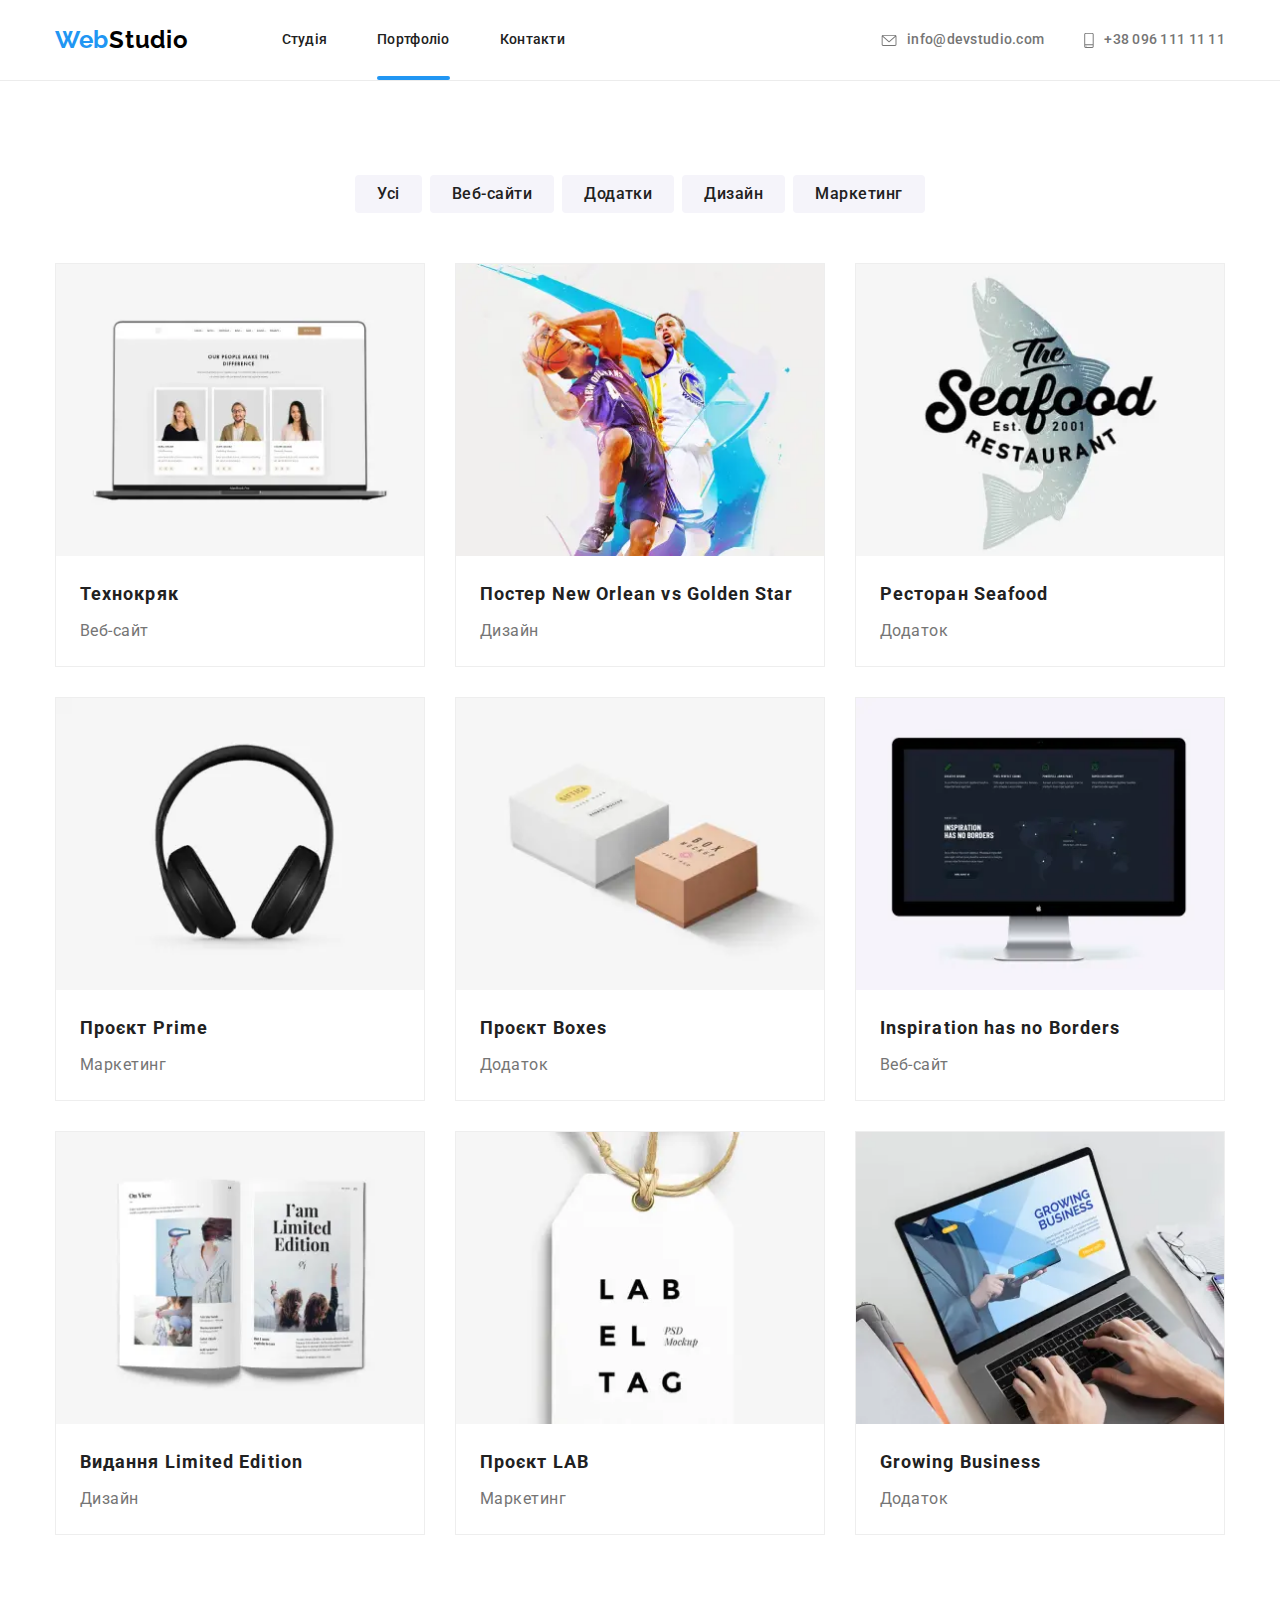
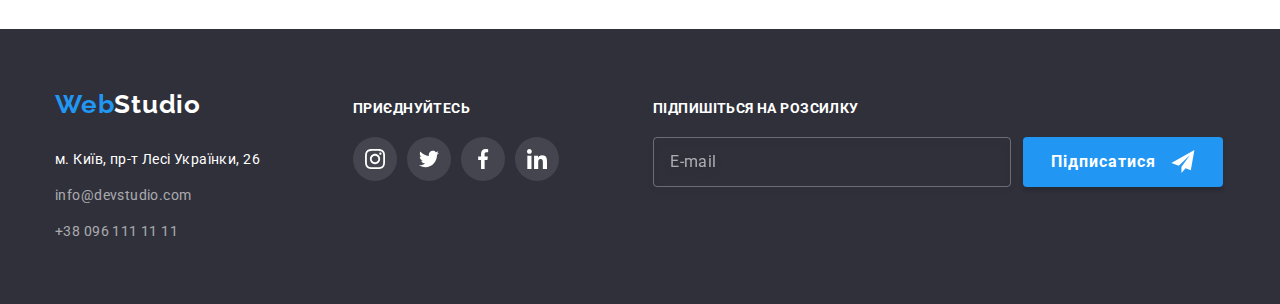
==== portfolio.html @ 48bf85ee "додана мобільна та планшетна версія" ====
<!DOCTYPE html>
<html lang="uk">
<head>
    <meta charset="UTF-8">
    <meta http-equiv="X-UA-Compatible" content="IE=edge">
    <meta name="viewport" content="width=device-width, initial-scale=1.0">
    <title>WebStudio Portfolio</title>
    <link rel="preconnect" href="https://fonts.googleapis.com">
    <link rel="preconnect" href="https://fonts.gstatic.com" crossorigin>
    <link href="https://fonts.googleapis.com/css2?family=Raleway:wght@700&family=Roboto:wght@400;500;700;900&display=swap" rel="stylesheet">
    <link rel="stylesheet" href="https://cdnjs.cloudflare.com/ajax/libs/modern-normalize/1.1.0/modern-normalize.min.css">
    <link rel="stylesheet" href="./css/main.min.css">
</head>
<body>
    <header class="header">
        <div class="container header__container">
            <nav class="menu header-menu">
                <a href="./index.html" class="logo logo-mobile link">Web<span class="logo logo-mobile header__logo">Studio</span></a>
                <ul class="list menu__nav">
                    <li class="menu__item">
                        <a href="./index.html" class="link menu__link ">Студія</a>
                    </li>
                    <li class="menu__item">
                        <a href="./portfolio.html" class="link menu__link active">Портфоліо</a>
                    </li>
                    <li class="menu__item">
                        <a href="" class="link menu__link">Контакти</a>
                    </li>
                </ul>
            </nav>
            <ul class="list header-contact">
                <li class="header-contact__item">
                    <a href="mailto:info@devstudio.com" class="link header-contact__mail">
                        <svg class="header-contact__icon" width="16" height="12">
                            <use href="./images/icons.svg#icon-envelope"></use>
                        </svg>
                        <span class="header-contact__span">info@devstudio.com</span> 
                    </a>
                </li>
                <li class="header-contact__item">
                    <a href="tel:+380961111111" class="link header-contact__tel">
                        <svg class="header-contact__icon" width="10" height="16">
                            <use href="./images/icons.svg#icon-smartphone"></use>
                        </svg>
                        <span class="header-contact__span">+38 096 111 11 11</span> 
                    </a>
                </li>
            </ul>
            <button type="button" class="mobile-menu-btn" data-menu-open>
                <svg width="40" height="40">
                    <use href="./images/icons.svg#icon-menu-burger"></use>
                </svg>
            </button>
      
        </div>
        <div class="container mobile-menu" data-menu>
            <div class=" mobile-menu__container">
                <button type="button" class="mobile-menu-btn mobile-menu__close-btn" data-menu-close>
                    <svg class="modal__icon" width="40" height="40">
                        <use href="./images/icons.svg#icon-close-btn"></use>
                    </svg>
                </button>
                <ul class="list mobile-menu__nav">
                    <li class="mobile-menu__item">
                        <a href="./index.html" class="link mobile-menu__link active">Студія</a>
                    </li>
                    <li class="mobile-menu__item">
                        <a href="./portfolio.html" class="link mobile-menu__link">Портфоліо</a>
                    </li>
                    <li class="mobile-menu__item">
                        <a href="" class="link mobile-menu__link">Контакти</a>
                    </li>
                </ul>
                <ul class="list mobile-header-contact">
                    <li class="mobile-header-contact__item">
                        <a href="tel:+380961111111" class="link mobile-header-contact__tel">
                           +38 096 111 11 11
                        </a>
                    </li>
                    <li class="mobile-header-contact__item">
                        <a href="mailto:info@devstudio.com" class="link mobile-header-contact__mail">
                        info@devstudio.com
                        </a>
                    </li>
                </ul>
                <ul class="list mobile-social-list">
                    <li class="mobile-social-item">
                        <a href="" class="link mobile-social-link">Instagram</a>
                    </li>
                    <li class="mobile-social-item">
                        <a href="" class="link mobile-social-link">Twitter</a>
                    </li>
                    <li class="mobile-social-item">
                        <a href="" class="link mobile-social-link">Facebook</a>
                    </li>
                    <li class="mobile-social-item">
                        <a href="" class="link mobile-social-link">LinkedIn</a>
                    </li>
                </ul>
            </div>
        </div>
    </header>
    <main>
        <section class="page-portfolio">
            <div class="container">
                <ul class="list filters">
                    <li class="filters-item">
                        <button type="button" class="filter">Усі</button>
                    </li>
                    <li class="filters-item">
                        <button type="button" class="filter">Веб-сайти</button>
                    </li>
                    <li class="filters-item">
                        <button type="button" class="filter">Додатки</button>
                    </li>
                    <li class="filters-item">
                        <button type="button" class="filter">Дизайн</button>
                    </li>
                    <li class="filters-item">
                        <button type="button" class="filter">Маркетинг</button>
                    </li>
                </ul>
                <ul class="list portfolio">
                    <li class="portfolio__items">
                        <a href="" class ="link portfolio__item">
                            <div class="portfolio__thumb">
                                <picture>
                                    <source 
                                    srcset="./images/portfolio-1-1200.webp 1x, ./images/portfolio-1-1200@2x.webp 2x"
                                    media="(min-width: 1200px)"
                                    type="image/webp">
        
                                    <source 
                                    srcset="./images/portfolio-1-1200.jpg 1x, ./images/portfolio-1-1200@2x.jpg 2x"
                                    media="(min-width: 1200px)">
        
                                    <source 
                                    srcset="./images/portfolio-1-768.webp 1x, ./images/portfolio-1-768@2x.webp 2x"
                                    media="(min-width: 768px)"
                                    type="image/webp">
        
                                    <source 
                                    srcset="./images/portfolio-1-768.jpg 1x, ./images/portfolio-1-768@2x.jpg 2x"
                                    media="(min-width: 768px)">
        
                                    <source 
                                    srcset="./images/portfolio-1-480.webp 1x, ./images/portfolio-1-480@2x.webp 2x"
                                    media="(max-width: 767px)"
                                    type="image/webp">
        
                                    <source 
                                    srcset="./images/portfolio-1-480.jpg 1x, ./images/portfolio-1-480@2x.jpg 2x"
                                    media="(max-width: 767px)">
        
                                    <img src="./images/portfolio-1-480.jpg" alt="профайли людей на моніторі"> 
                                </picture>
                                <div class="portfolio__thumb-info">
                                    <p class="portfolio__thumb-text">Ресурс пропонує комплексні пропозиції з різним рівнем функціоналу та сервісів. Все це дозволить відвідувачу отримати вичерпні відомості про компанію чи приватну особу.</p>
                                </div>
                            </div>
                            <div class="portfolio__description">
                                <h3 class ="portfolio__name">Технокряк</h3>
                                <p class ="portfolio__filter">Веб-сайт</p>
                            </div>
                        </a>
                    </li>
                    <li class="portfolio__items">
                        <a href="" class ="link portfolio__item">
                            <div class="portfolio__thumb">
                                <picture>
                                    <source 
                                    srcset="./images/portfolio-2-1200.webp 1x, ./images/portfolio-2-1200@2x.webp 2x"
                                    media="(min-width: 1200px)"
                                    type="image/webp">
        
                                    <source 
                                    srcset="./images/portfolio-2-1200.jpg 1x, ./images/portfolio-2-1200@2x.jpg 2x"
                                    media="(min-width: 1200px)">
        
                                    <source 
                                    srcset="./images/portfolio-2-768.webp 1x, ./images/portfolio-2-768@2x.webp 2x"
                                    media="(min-width: 768px)"
                                    type="image/webp">
        
                                    <source 
                                    srcset="./images/portfolio-2-768.jpg 1x, ./images/portfolio-2-768@2x.jpg 2x"
                                    media="(min-width: 768px)">
        
                                    <source 
                                    srcset="./images/portfolio-2-480.webp 1x, ./images/portfolio-2-480@2x.webp 2x"
                                    media="(max-width: 767px)"
                                    type="image/webp">
        
                                    <source 
                                    srcset="./images/portfolio-2-480.jpg 1x, ./images/portfolio-2-480@2x.jpg 2x"
                                    media="(max-width: 767px)">
        
                                    <img src="./images/portfolio-2-480.jpg" alt="два чоловіка грають в баскетбол"> 
                                </picture>
                                <div class="portfolio__thumb-info">
                                    <p class="portfolio__thumb-text">Ресурс пропонує комплексні пропозиції з різним рівнем функціоналу та сервісів. Все це дозволить відвідувачу отримати вичерпні відомості про компанію чи приватну особу.</p>
                                </div>
                            </div>
                            <div class="portfolio__description">
                                <h3 class ="portfolio__name">Постер New Orlean vs Golden Star</h3>
                                <p class ="portfolio__filter">Дизайн</p>
                            </div>
                        </a>
                    </li>
                    <li class="portfolio__items">
                        <a href="" class ="link portfolio__item">
                            <div class="portfolio__thumb">
                                <picture>
                                    <source 
                                    srcset="./images/portfolio-3-1200.webp 1x, ./images/portfolio-3-1200@2x.webp 2x"
                                    media="(min-width: 1200px)"
                                    type="image/webp">
        
                                    <source 
                                    srcset="./images/portfolio-3-1200.jpg 1x, ./images/portfolio-3-1200@2x.jpg 2x"
                                    media="(min-width: 1200px)">
        
                                    <source 
                                    srcset="./images/portfolio-3-768.webp 1x, ./images/portfolio-3-768@2x.webp 2x"
                                    media="(min-width: 768px)"
                                    type="image/webp">
        
                                    <source 
                                    srcset="./images/portfolio-3-768.jpg 1x, ./images/portfolio-3-768@2x.jpg 2x"
                                    media="(min-width: 768px)">
        
                                    <source 
                                    srcset="./images/portfolio-3-480.webp 1x, ./images/portfolio-3-480@2x.webp 2x"
                                    media="(max-width: 767px)"
                                    type="image/webp">
        
                                    <source 
                                    srcset="./images/portfolio-3-480.jpg 1x, ./images/portfolio-3-480@2x.jpg 2x"
                                    media="(max-width: 767px)">
        
                                    <img src="./images/portfolio-3-480.jpg" alt="логотип рибного ресторану"> 
                                </picture>
                                <div class="portfolio__thumb-info">
                                    <p class="portfolio__thumb-text">Ресурс пропонує комплексні пропозиції з різним рівнем функціоналу та сервісів. Все це дозволить відвідувачу отримати вичерпні відомості про компанію чи приватну особу.</p>
                                </div>
                            </div>
                            <div class="portfolio__description">
                                <h3 class ="portfolio__name">Ресторан Seafood</h3>
                                <p class ="portfolio__filter">Додаток</p>
                            </div>
                        </a>  
                    </li>
                    <li class="portfolio__items">
                        <a href="" class ="link portfolio__item">
                            <div class="portfolio__thumb">
                                <picture>
                                    <source 
                                    srcset="./images/portfolio-4-1200.webp 1x, ./images/portfolio-4-1200@2x.webp 2x"
                                    media="(min-width: 1200px)"
                                    type="image/webp">
        
                                    <source 
                                    srcset="./images/portfolio-4-1200.jpg 1x, ./images/portfolio-4-1200@2x.jpg 2x"
                                    media="(min-width: 1200px)">
        
                                    <source 
                                    srcset="./images/portfolio-4-768.webp 1x, ./images/portfolio-4-768@2x.webp 2x"
                                    media="(min-width: 768px)"
                                    type="image/webp">
        
                                    <source 
                                    srcset="./images/portfolio-4-768.jpg 1x, ./images/portfolio-4-768@2x.jpg 2x"
                                    media="(min-width: 768px)">
        
                                    <source 
                                    srcset="./images/portfolio-4-480.webp 1x, ./images/portfolio-4-480@2x.webp 2x"
                                    media="(max-width: 767px)"
                                    type="image/webp">
        
                                    <source 
                                    srcset="./images/portfolio-4-480.jpg 1x, ./images/portfolio-4-480@2x.jpg 2x"
                                    media="(max-width: 767px)">
        
                                    <img src="./images/portfolio-4-480.jpg" alt="навушники"> 
                                </picture>                          
                                <div class="portfolio__thumb-info">
                                    <p class="portfolio__thumb-text">Ресурс пропонує комплексні пропозиції з різним рівнем функціоналу та сервісів. Все це дозволить відвідувачу отримати вичерпні відомості про компанію чи приватну особу.</p>
                                </div>
                            </div>
                            <div class="portfolio__description">
                                <h3 class ="portfolio__name">Проєкт Prime</h3>
                                <p class ="portfolio__filter">Маркетинг</p>
                            </div>
                        </a>
                    </li>
                    <li class="portfolio__items">
                        <a href="" class ="link portfolio__item">
                            <div class="portfolio__thumb">
                                <picture>
                                    <source 
                                    srcset="./images/portfolio-5-1200.webp 1x, ./images/portfolio-5-1200@2x.webp 2x"
                                    media="(min-width: 1200px)"
                                    type="image/webp">
        
                                    <source 
                                    srcset="./images/portfolio-5-1200.jpg 1x, ./images/portfolio-5-1200@2x.jpg 2x"
                                    media="(min-width: 1200px)">
        
                                    <source 
                                    srcset="./images/portfolio-5-768.webp 1x, ./images/portfolio-5-768@2x.webp 2x"
                                    media="(min-width: 768px)"
                                    type="image/webp">
        
                                    <source 
                                    srcset="./images/portfolio-5-768.jpg 1x, ./images/portfolio-5-768@2x.jpg 2x"
                                    media="(min-width: 768px)">
        
                                    <source 
                                    srcset="./images/portfolio-5-480.webp 1x, ./images/portfolio-5-480@2x.webp 2x"
                                    media="(max-width: 767px)"
                                    type="image/webp">
        
                                    <source 
                                    srcset="./images/portfolio-5-480.jpg 1x, ./images/portfolio-5-480@2x.jpg 2x"
                                    media="(max-width: 767px)">
        
                                    <img src="./images/portfolio-5-480.jpg" alt="дві коробки"> 
                                </picture>                               
                                <div class="portfolio__thumb-info">
                                    <p class="portfolio__thumb-text">Ресурс пропонує комплексні пропозиції з різним рівнем функціоналу та сервісів. Все це дозволить відвідувачу отримати вичерпні відомості про компанію чи приватну особу.</p>
                                </div>
                            </div>
                            <div class="portfolio__description">
                                <h3 class ="portfolio__name">Проєкт Boxes</h3>
                                <p class ="portfolio__filter">Додаток</p>
                            </div>
                        </a>
                    </li>
                    <li class="portfolio__items">
                        <a href="" class ="link portfolio__item">
                            <div class="portfolio__thumb">
                                <picture>
                                    <source 
                                    srcset="./images/portfolio-6-1200.webp 1x, ./images/portfolio-6-1200@2x.webp 2x"
                                    media="(min-width: 1200px)"
                                    type="image/webp">
        
                                    <source 
                                    srcset="./images/portfolio-6-1200.jpg 1x, ./images/portfolio-6-1200@2x.jpg 2x"
                                    media="(min-width: 1200px)">
        
                                    <source 
                                    srcset="./images/portfolio-6-768.webp 1x, ./images/portfolio-6-768@2x.webp 2x"
                                    media="(min-width: 768px)"
                                    type="image/webp">
        
                                    <source 
                                    srcset="./images/portfolio-6-768.jpg 1x, ./images/portfolio-6-768@2x.jpg 2x"
                                    media="(min-width: 768px)">
        
                                    <source 
                                    srcset="./images/portfolio-6-480.webp 1x, ./images/portfolio-6-480@2x.webp 2x"
                                    media="(max-width: 767px)"
                                    type="image/webp">
        
                                    <source 
                                    srcset="./images/portfolio-6-480.jpg 1x, ./images/portfolio-6-480@2x.jpg 2x"
                                    media="(max-width: 767px)">
        
                                    <img src="./images/portfolio-6-480.jpg" alt="монітор с відкритою програмою"> 
                                </picture>                      
                                <div class="portfolio__thumb-info">
                                    <p class="portfolio__thumb-text">Ресурс пропонує комплексні пропозиції з різним рівнем функціоналу та сервісів. Все це дозволить відвідувачу отримати вичерпні відомості про компанію чи приватну особу.</p>
                                </div>
                            </div>
                            <div class="portfolio__description">
                                <h3 class ="portfolio__name" lang="en">Inspiration has no Borders</h3>
                                <p class ="portfolio__filter">Веб-сайт</p>
                            </div>
                        </a>
                    </li>
                    <li class="portfolio__items">
                        <a href="" class ="link portfolio__item">
                            <div class="portfolio__thumb">
                                <picture>
                                    <source 
                                    srcset="./images/portfolio-7-1200.webp 1x, ./images/portfolio-7-1200@2x.webp 2x"
                                    media="(min-width: 1200px)"
                                    type="image/webp">
        
                                    <source 
                                    srcset="./images/portfolio-7-1200.jpg 1x, ./images/portfolio-7-1200@2x.jpg 2x"
                                    media="(min-width: 1200px)">
        
                                    <source 
                                    srcset="./images/portfolio-7-768.webp 1x, ./images/portfolio-7-768@2x.webp 2x"
                                    media="(min-width: 768px)"
                                    type="image/webp">
        
                                    <source 
                                    srcset="./images/portfolio-7-768.jpg 1x, ./images/portfolio-7-768@2x.jpg 2x"
                                    media="(min-width: 768px)">
        
                                    <source 
                                    srcset="./images/portfolio-7-480.webp 1x, ./images/portfolio-7-480@2x.webp 2x"
                                    media="(max-width: 767px)"
                                    type="image/webp">
        
                                    <source 
                                    srcset="./images/portfolio-7-480.jpg 1x, ./images/portfolio-7-480@2x.jpg 2x"
                                    media="(max-width: 767px)">
        
                                    <img src="./images/portfolio-7-480.jpg" alt="гянцевий журнал"> 
                                </picture>                              
                                <div class="portfolio__thumb-info">
                                    <p class="portfolio__thumb-text">Ресурс пропонує комплексні пропозиції з різним рівнем функціоналу та сервісів. Все це дозволить відвідувачу отримати вичерпні відомості про компанію чи приватну особу.</p>
                                </div>
                            </div>
                            <div class="portfolio__description">
                                <h3 class ="portfolio__name">Видання Limited Edition</h3>
                                <p class ="portfolio__filter">Дизайн</p>
                            </div>
                        </a>
                    </li>
                    <li class="portfolio__items">
                        <a href="" class ="link portfolio__item">
                            <div class="portfolio__thumb">
                                <picture>
                                    <source 
                                    srcset="./images/portfolio-8-1200.webp 1x, ./images/portfolio-8-1200@2x.webp 2x"
                                    media="(min-width: 1200px)"
                                    type="image/webp">
        
                                    <source 
                                    srcset="./images/portfolio-8-1200.jpg 1x, ./images/portfolio-8-1200@2x.jpg 2x"
                                    media="(min-width: 1200px)">
        
                                    <source 
                                    srcset="./images/portfolio-8-768.webp 1x, ./images/portfolio-8-768@2x.webp 2x"
                                    media="(min-width: 768px)"
                                    type="image/webp">
        
                                    <source 
                                    srcset="./images/portfolio-8-768.jpg 1x, ./images/portfolio-8-768@2x.jpg 2x"
                                    media="(min-width: 768px)">
        
                                    <source 
                                    srcset="./images/portfolio-8-480.webp 1x, ./images/portfolio-8-480@2x.webp 2x"
                                    media="(max-width: 767px)"
                                    type="image/webp">
        
                                    <source 
                                    srcset="./images/portfolio-8-480.jpg 1x, ./images/portfolio-8-480@2x.jpg 2x"
                                    media="(max-width: 767px)">
        
                                    <img src="./images/portfolio-8-480.jpg" alt="бірка"> 
                                </picture>
                                <div class="portfolio__thumb-info">
                                    <p class="portfolio__thumb-text">Ресурс пропонує комплексні пропозиції з різним рівнем функціоналу та сервісів. Все це дозволить відвідувачу отримати вичерпні відомості про компанію чи приватну особу.</p>
                                </div>
                            </div>
                            <div class="portfolio__description">
                                <h3 class ="portfolio__name">Проєкт LAB</h3>
                                <p class ="portfolio__filter">Маркетинг</p>    
                            </div>
                        </a>
                    </li>
                    <li class="portfolio__items">
                        <a href="" class ="link portfolio__item">
                            <div class="portfolio__thumb">
                                <picture>
                                    <source 
                                    srcset="./images/portfolio-9-1200.webp 1x, ./images/portfolio-9-1200@2x.webp 2x"
                                    media="(min-width: 1200px)"
                                    type="image/webp">
        
                                    <source 
                                    srcset="./images/portfolio-9-1200.jpg 1x, ./images/portfolio-9-1200@2x.jpg 2x"
                                    media="(min-width: 1200px)">
        
                                    <source 
                                    srcset="./images/portfolio-9-768.webp 1x, ./images/portfolio-9-768@2x.webp 2x"
                                    media="(min-width: 768px)"
                                    type="image/webp">
        
                                    <source 
                                    srcset="./images/portfolio-9-768.jpg 1x, ./images/portfolio-9-768@2x.jpg 2x"
                                    media="(min-width: 768px)">
        
                                    <source 
                                    srcset="./images/portfolio-9-480.webp 1x, ./images/portfolio-9-480@2x.webp 2x"
                                    media="(max-width: 767px)"
                                    type="image/webp">
        
                                    <source 
                                    srcset="./images/portfolio-9-480.jpg 1x, ./images/portfolio-9-480@2x.jpg 2x"
                                    media="(max-width: 767px)">
        
                                    <img src="./images/portfolio-9-480.jpg" alt="людина працює за ноутбуком"> 
                                </picture>
                                <div class="portfolio__thumb-info">
                                    <p class="portfolio__thumb-text">Ресурс пропонує комплексні пропозиції з різним рівнем функціоналу та сервісів. Все це дозволить відвідувачу отримати вичерпні відомості про компанію чи приватну особу.</p>
                                </div>
                            </div>
                            <div class="portfolio__description">
                                <h3 class ="portfolio__name" lang="en">Growing Business</h3>
                                <p class ="portfolio__filter">Додаток</p>
                            </div>
                        </a>
                    </li>
                </ul>    
            </div>
        </section>
    </main>
    <footer class="footer">
        <div class="container footer__container">
            <div class="footer__combined">
                <div class="footer__address">
                    <a href="./index.html" class="logo link">Web<span class="logo footer__logo">Studio </span></a>
                    <address class="footer__list">
                        <ul class="list">
                            <li class="footer__item">
                                <a  class="footer__contact footer__address link" href="https://goo.gl/maps/4M67iS6wRBERWRYY8" target="_blank" rel="noopener noreferrer">м. Київ, пр-т Лесі Українки, 26</a>
                            </li>
                            <li class="footer__item">
                                <a  class="footer__contact footer__mail link" href="mailto:info@devstudio.com">info@devstudio.com</a>
                            </li>
                            <li>
                                <a  class="footer__contact footer__tel link" href="tel:+380961111111">+38 096 111 11 11</a>
                            </li>
                        </ul>
                    </address>
                </div>
                <div class="footer__join">
                    <h3 class="join">приєднуйтесь</h3>
                    <ul class="list footer__icons">
                        <li class="footer__icon">
                            <a href="" class="social-icon-link footer__social-icon-link link">
                                <svg class="footer__social-icon" width="20" height="20">
                                    <use href="./images/icons.svg#icon-instagram"></use>
                                </svg>
                            </a>
                        </li>
                        <li class="footer__icon">
                            <a href="" class="social-icon-link footer__social-icon-link link">
                                <svg class="footer__social-icon" width="20" height="20">
                                    <use href="./images/icons.svg#icon-twitter"></use>
                                </svg>
                            </a>
                        </li>
                        <li class="footer__icon">
                            <a href="" class="social-icon-link footer__social-icon-link link">
                                <svg class="footer__social-icon" width="20" height="20">
                                    <use href="./images/icons.svg#icon-facebook"></use>
                                </svg>
                            </a>
                        </li>
                        <li class="footer__icon">
                            <a href="" class="social-icon-link footer__social-icon-link link">
                                <svg class="footer__social-icon" width="20" height="20">
                                    <use href="./images/icons.svg#icon-linkedin"></use>
                                </svg>
                            </a>
                        </li>
                    </ul>
                </div>
            </div>
            <form class="subscription">
                <label class="subscription__text">
                    Підпишіться на розсилку
                </label>
                <span class="subscription__form-input">
                    <input type="email" name="user-email" class="subscription__input" placeholder="E-mail">
                    <button type="submit" class="subscription__btn">
                        <span>Підписатися</span> 
                        <svg width="24" height="24">
                            <use href="./images/icons.svg#icon-icon-send"></use>
                        </svg>
                    </button>
                </span>
            </form>
        </div>
    </footer>
</body>
</html>
---- css/main.min.css ----
:root{--primary-color:#212121;--secondary-color:#757575;--accent-color: #2196F3;--main-font: Roboto, sans-serif;--logo-font: Raleway, sans-serif}.visually-hidden{position:absolute;width:1px;height:1px;margin:-1px;border:0;padding:0;white-space:nowrap;clip-path:inset(100%);clip:rect(0 0 0 0);overflow:hidden}body{font-family:var(--main-font);color:var(--primary-color)}h1,h2,h3,h4,h5,h6,p{margin-top:0;margin-bottom:0}ul,ol{margin-top:0;margin-bottom:0;padding-left:0}img{display:block;max-width:100%;height:auto}.link{text-decoration:none}.list{list-style:none}.mobile-menu-btn{background-color:rgba(0,0,0,0);border:none;padding:0;line-height:0;cursor:pointer}@media screen and (max-width: 1199px){section{padding-top:60px;padding-bottom:60px}}@media screen and (min-width: 1200px){section{padding-top:94px;padding-bottom:94px}}.container{padding-left:15px;padding-right:15px}@media screen and (min-width: 480px){.container{width:480px;margin-left:auto;margin-right:auto}}@media screen and (min-width: 768px){.container{width:768px}}@media screen and (min-width: 1200px){.container{width:1200px}}@media screen and (max-width: 1199px){.title{margin-bottom:30px;font-size:28px;line-height:1.18;text-align:center;letter-spacing:.03em}}@media screen and (min-width: 1200px){.title{margin-bottom:50px;font-size:36px;line-height:1.17;text-align:center}}.logo{align-self:center;font-family:var(--logo-font);font-weight:700;font-size:26px;line-height:1.19;letter-spacing:.03em;color:var(--accent-color)}.logo-mobile{font-size:24px;line-height:1.17}.base-btn{display:block;min-width:200px;margin-left:auto;margin-right:auto;padding:10px 20px;border:none;font-family:inherit;font-weight:700;font-size:16px;line-height:1.88;letter-spacing:.06em;color:#fff;background-color:var(--accent-color);box-shadow:0px 4px 4px rgba(0,0,0,.15);border-radius:4px;cursor:pointer;transition:background-color 250ms cubic-bezier(0.4, 0, 0.2, 1)}.base-btn:hover,.base-btn:focus{background-color:#188ce8}.social-icon-link{display:flex;justify-content:center;align-items:center;width:44px;height:44px;border-radius:50%;background-color:#fff;transition:background-color 250ms cubic-bezier(0.4, 0, 0.2, 1)}.social-icon-link:hover,.social-icon-link:focus{background-color:var(--accent-color)}.social-icon{display:block;fill:#afb1b8;transition:fill 250ms cubic-bezier(0.4, 0, 0.2, 1)}.social-icon-link:hover .social-icon,.social-icon-link:focus .social-icon{fill:#fff}.backdrop{position:fixed;left:0;top:0;width:100vw;height:100vh;transition:opacity 500ms linear,visibility 500ms linear;background-color:rgba(0,0,0,.2);padding:93px 15px 94px}.backdrop.is-hidden{opacity:0;visibility:hidden;pointer-events:none}.modal{position:absolute;top:50%;left:50%;width:93%;transform:translate(-50%, -50%) scale(1);padding:40px;background-color:#fff;box-shadow:0px 1px 3px rgba(0,0,0,.12),0px 1px 1px rgba(0,0,0,.14),0px 2px 1px rgba(0,0,0,.2);border-radius:4px;transition:transform 250ms linear}.backdrop.is-hidden .modal{transform:translate(-50%, -50%) scale(0.6)}.modal__btn{position:absolute;display:flex;justify-content:center;align-items:center;top:8px;right:8px;width:30px;height:30px;background-color:#fff;border:1px solid rgba(0,0,0,.1);border-radius:50%;padding:0;cursor:pointer}.modal__icon{transition:fill 250ms cubic-bezier(0.4, 0, 0.2, 1)}.modal__btn:hover .modal__icon,.modal__btn:focus .modal__icon{fill:var(--accent-color)}.contact-form__field{display:block;margin-bottom:10px}.contact-form__wrapper{position:relative;display:block}.contact-form__input{width:100%;height:40px;padding-left:42px;border:1px solid rgba(33,33,33,.2);border-radius:4px;outline:none;transition:border-color 250ms cubic-bezier(0.4, 0, 0.2, 1)}.contact-form__input:focus{border-color:var(--accent-color)}.contact-form__icon{position:absolute;left:12px;top:50%;transform:translateY(-50%);transition:fill 250ms cubic-bezier(0.4, 0, 0.2, 1)}.contact-form__input:focus+.contact-form__icon{fill:var(--accent-color)}.contact-form__title{margin-bottom:12px;font-weight:700;font-size:20px;line-height:1.5;text-align:center;letter-spacing:.03em;color:var(--primary-color)}.contact-form__text{display:block;margin-bottom:4px;font-weight:400;font-size:12px;line-height:1.17;letter-spacing:.01em;color:var(--secondary-color)}.contact-form__area{display:block;margin-bottom:20px}.contact-form__message{display:block;width:100%;height:120px;padding:12px 16px;border:1px solid rgba(33,33,33,.2);border-radius:4px;outline:none;resize:none;transition:border-color 250ms cubic-bezier(0.4, 0, 0.2, 1)}.contact-form__message:focus{border-color:var(--accent-color)}.contact-form__message::placeholder{font-weight:400;font-size:12px;line-height:1.17;letter-spacing:.01em;color:rgba(117,117,117,.5)}.checkbox-text{display:flex;justify-content:center;align-items:center;font-weight:400;font-size:12px;line-height:1.17;letter-spacing:.03em;color:var(--secondary-color)}.checkbox-text::before{display:inline-block;margin-right:9px;width:16px;height:15px;content:"";border:2px solid #000;border-radius:2px;cursor:pointer;transition:border-color 250ms cubic-bezier(0.4, 0, 0.2, 1)}.checkbox-input:checked+.checkbox-text::before{background-color:var(--accent-color);background-image:url(../images/icon-check.svg);background-size:contain;background-repeat:no-repeat;background-position:center;border:none}.checkbox-input:focus+.checkbox-text::before{border-color:var(--accent-color)}.contact-checkbox{display:flex;justify-content:center;align-items:center;margin-bottom:30px}.checkbox-input{position:absolute;width:1px;height:1px;margin:-1px;border:0;padding:0;white-space:nowrap;clip-path:inset(100%);clip:rect(0 0 0 0);overflow:hidden}.checkbox-link{color:var(--accent-color)}@media screen and (min-width: 480px){.modal{width:450px;height:609px}}@media screen and (min-width: 1200px){.modal{width:528px;height:581px}.checkbox-text{font-size:14px;line-height:1.71}.contact-form__title{line-height:1.15}}.header{position:relative;border-bottom:1px solid #ececec}.header__container{display:flex;justify-content:space-between;align-items:center}.header__logo{color:#000}@media screen and (max-width: 767px){.header-menu{padding-top:10px;padding-bottom:10px}.menu__nav{display:none}.header-contact{display:none}.mobile-menu__container{position:relative;padding:48px 40px}.mobile-menu{position:absolute;top:0;left:0;width:100%;height:100vh;overflow:auto;opacity:0;visibility:hidden;pointer-events:none;transition:opacity 250ms linear;background-color:#fff}.mobile-menu.is-open{opacity:1;visibility:visible;pointer-events:auto}.mobile-menu__close-btn{position:absolute;top:10px;right:15px;display:flex;justify-content:center;align-items:center;cursor:pointer}.mobile-menu__close-btn:hover,.mobile-menu__close-btn:focus{fill:var(--accent-color)}.mobile-menu__item:not(:last-child){margin-bottom:32px}.mobile-menu__item:last-child{margin-bottom:302px}.mobile-menu__link{font-weight:500;font-size:40px;line-height:1.18;letter-spacing:.02em;color:inherit;transition:color 250ms cubic-bezier(0.4, 0, 0.2, 1)}.mobile-menu__link:hover,.mobile-menu__link:focus{color:var(--accent-color)}.mobile-header-contact__item:first-child{margin-bottom:32px}.mobile-header-contact__item:last-child{margin-bottom:64px}.mobile-header-contact__tel{font-weight:500;font-size:34px;line-height:1.18;letter-spacing:.02em;color:var(--accent-color)}.mobile-header-contact__mail{font-weight:500;font-size:24px;line-height:1.17;letter-spacing:.02em;color:var(--secondary-color)}.mobile-social-list{display:flex;flex-wrap:wrap}.mobile-social-item:not(:last-child){padding-right:10px;border-right:1px solid rgba(33,33,33,.2)}.mobile-social-item:not(:first-child){padding-left:10px}.mobile-social-link{font-weight:500;font-size:18px;line-height:1.22;letter-spacing:.02em;color:var(--accent-color)}}@media screen and (min-width: 768px){.mobile-menu,.mobile-menu-btn{display:none}.menu{display:flex}.menu__nav{display:flex;margin-left:87px;align-items:center}.menu__item:not(:first-child){margin-left:50px}.menu__link{position:relative;display:block;padding-top:32px;padding-bottom:32px;font-weight:500;font-size:14px;line-height:1.14;letter-spacing:.02em;color:inherit;transition:color 250ms cubic-bezier(0.4, 0, 0.2, 1)}.menu__link:hover,.menu__link:focus{color:var(--accent-color)}.header-contact__mail,.header-contact__tel{display:flex;justify-content:start;align-items:center;font-weight:500;font-size:12px;line-height:1.17;letter-spacing:.02em;color:var(--secondary-color);fill:var(--secondary-color);transition:color 250ms cubic-bezier(0.4, 0, 0.2, 1)}.header-contact__mail:hover,.header-contact__mail:focus,.header-contact__tel:hover,.header-contact__tel:focus{color:var(--accent-color)}.header-contact__item:first-child{margin-bottom:10px}.header-contact__icon{transition:fill 250ms cubic-bezier(0.4, 0, 0.2, 1)}.header-contact__tel:hover .header-contact__icon,.header-contact__tel:focus .header-contact__icon,.header-contact__mail:hover .header-contact__icon,.header-contact__mail:focus .header-contact__icon{fill:var(--accent-color)}.header-contact__span{display:block;margin-left:8px}}@media screen and (min-width: 1200px){.menu__nav{margin-left:93px;justify-content:space-between}.header-contact__mail,.header-contact__tel{justify-content:center;font-size:14px;line-height:1.14;letter-spacing:.02em}.header-contact{display:flex;margin-left:auto;align-items:center}.header-contact__span{margin-left:10px}.header-contact__item:first-child{margin-bottom:0}.header-contact__item:last-child{margin-left:40px}}.hero{background-image:linear-gradient(rgba(47, 48, 58, 0.4), rgba(47, 48, 58, 0.4)),url(../../images/hero-480.jpg);background-size:cover;background-color:#c4c4c4;background-position:center;max-width:480px;margin-left:auto;margin-right:auto;padding-top:118px;padding-bottom:118px}@media(min-device-pixel-ratio: 2),(min-resolution: 192dpi),(min-resolution: 2dppx){.hero-container{background-image:linear-gradient(rgba(47, 48, 58, 0.4), rgba(47, 48, 58, 0.4)),url(../../images/hero-480@2x.jpg)}}.main-title{margin-left:auto;margin-right:auto;margin-bottom:30px;max-width:360px;font-weight:900;font-size:26px;line-height:1.62;text-align:center;letter-spacing:.06em;text-transform:uppercase;color:#fff}@media screen and (min-width: 768px){.hero{background-image:linear-gradient(rgba(47, 48, 58, 0.4), rgba(47, 48, 58, 0.4)),url(../../images/hero-768.jpg);max-width:768px}}@media screen and (min-width: 768px)and (min-device-pixel-ratio: 2),screen and (min-width: 768px)and (min-resolution: 192dpi),screen and (min-width: 768px)and (min-resolution: 2dppx){.hero-container{background-image:linear-gradient(rgba(47, 48, 58, 0.4), rgba(47, 48, 58, 0.4)),url(../../images/hero-768@2x.jpg)}}@media screen and (min-width: 1200px){.hero{background-image:linear-gradient(rgba(47, 48, 58, 0.4), rgba(47, 48, 58, 0.4)),url(../../images/hero-1200.jpg);max-width:1600px;padding-top:200px;padding-bottom:200px}}@media screen and (min-width: 1200px)and (min-device-pixel-ratio: 2),screen and (min-width: 1200px)and (min-resolution: 192dpi),screen and (min-width: 1200px)and (min-resolution: 2dppx){.hero-container{background-image:linear-gradient(rgba(47, 48, 58, 0.4), rgba(47, 48, 58, 0.4)),url(../../images/hero-1200@2x.jpg)}}@media screen and (min-width: 1200px){.main-title{max-width:696px;font-size:44px;line-height:1.36}}.advantages__icons{display:flex;justify-content:center;align-items:center;height:120px;background-color:#f5f4fa;margin-bottom:30px;border-radius:4px}.advantages__item:not(:last-child){margin-bottom:30px}.advantages__icon{display:block}.advantages__title{margin-bottom:10px;font-size:14px;line-height:1.14;letter-spacing:.03em;text-transform:uppercase;text-align:center}.advantages__text{font-weight:400;font-size:14px;line-height:1.71;letter-spacing:.03em;color:var(--secondary-color)}@media screen and (min-width: 768px){.advantages__list{display:flex;flex-wrap:wrap;margin-left:-30px;margin-bottom:-30px}.advantages__icons{height:120px}.advantages__item{width:354px;margin-left:30px;margin-bottom:30px}}@media screen and (min-width: 1200px){.advantages__icons{height:120px}.advantages__item{width:270px}.advantages__item:not(:first-child){margin-left:30px}.advantages__title{text-align:left}}@media screen and (max-width: 1199px){.about{display:none}}.about{padding-top:0}.about__list{display:flex;flex-wrap:wrap;margin-left:-30px;margin-bottom:-30px}.about__item{position:relative;margin-left:30px;margin-bottom:30px}.about__inscription{position:absolute;left:0;bottom:0;width:100%;padding:27px 0px;background-color:rgba(47,48,58,.8)}.about__text{font-size:14px;line-height:1.14;text-align:center;letter-spacing:.03em;text-transform:uppercase;color:#fff}.team{background-color:#f5f4fa}.team__item{border-radius:0px 0px 4px 4px;box-shadow:0px 1px 3px rgba(0,0,0,.12),0px 1px 1px rgba(0,0,0,.14),0px 2px 1px rgba(0,0,0,.2)}.team__item:not(:last-child){margin-bottom:30px}.team__description{background-color:#fff;padding-top:30px;padding-bottom:24px}.team__member{text-align:center;font-weight:500;font-size:16px;line-height:1.19;letter-spacing:.03em}.profession{margin-top:10px;margin-bottom:16px;text-align:center;font-weight:400;font-size:16px;line-height:1.19;letter-spacing:.03em;color:var(--secondary-color)}.team__icons{display:flex;justify-content:center;align-items:center}.team__icon:not(:first-child){margin-left:10px}@media screen and (min-width: 768px){.team__list{display:flex;flex-wrap:wrap;margin-left:-30px;margin-bottom:-30px}.team__item{margin-left:30px;margin-bottom:30px}}@media screen and (min-width: 1200px){.team__item:not(:nth-child(4n+1)){margin-left:30px}.team__description{padding-bottom:30px}}.clients__list{display:flex;flex-wrap:wrap;justify-content:center;margin-left:-30px;margin-bottom:-30px}.clients__link{display:flex;justify-content:center;align-items:center;width:210px;height:92px;border:1px solid #afb1b8;border-radius:4px;fill:#afb1b8;transition:border 250ms cubic-bezier(0.4, 0, 0.2, 1)}.clients__link:hover,.clients__link:focus{border:1px solid var(--accent-color)}.clients__item{margin-left:30px;margin-bottom:30px}.clients__icon{transition:fill 250ms cubic-bezier(0.4, 0, 0.2, 1)}.clients__link:hover .clients__icon,.clients__link:focus .clients__icon{fill:var(--accent-color)}@media screen and (min-width: 768px){.clients__link{width:226px}}@media screen and (min-width: 1200px){.clients__item:not(:first-child){margin-left:30px}.clients__link{width:170px}}.footer{padding-top:60px;padding-bottom:60px;background-color:#2f303a}.footer__logo{color:#fff}.footer__address{text-align:center}.footer__contact{font-style:normal;font-weight:400;font-size:14px;line-height:1.71;letter-spacing:.03em}.footer__address{color:#fff}.footer__mail,.footer__tel{color:rgba(255,255,255,.6)}.footer__list{margin-top:20px}.footer__item{margin-bottom:8px}.footer__join{margin-top:60px;text-align:center}.join{font-size:14px;line-height:1.14;letter-spacing:.03em;text-transform:uppercase;color:#fff}.footer__icons{display:flex;margin-top:20px;justify-content:center}.footer__social-icon-link{background-color:rgba(255,255,255,.1)}.footer__icon:not(:first-child){margin-left:10px}.footer__social-icon{display:block;fill:#fff}.subscription{margin-top:60px}.subscription__text{display:block;width:100%;margin-bottom:20px;font-weight:700;font-size:14px;line-height:1.14;letter-spacing:.03em;text-transform:uppercase;text-align:center;color:#fff}.subscription__input{display:block;width:100%;height:50px;padding-left:16px;border:1px solid rgba(255,255,255,.3);filter:drop-shadow(0px 4px 4px rgba(0, 0, 0, 0.15));border-radius:4px;background-color:rgba(0,0,0,0);color:#fff}.subscription__input::placeholder{font-style:normal;font-weight:400;font-size:16px;line-height:1.25;letter-spacing:.03em;color:rgba(255,255,255,.6)}.subscription__btn{display:flex;align-items:center;justify-content:space-between;min-width:200px;margin-left:auto;margin-right:auto;margin-top:20px;padding:10px 28px;font-family:inherit;font-weight:700;font-size:16px;line-height:1.88;letter-spacing:.06em;text-align:left;color:#fff;background-color:var(--accent-color);box-shadow:0px 4px 4px rgba(0,0,0,.15);border-radius:4px;border:none;cursor:pointer}@media screen and (min-width: 768px){.footer__combined{display:flex;align-items:baseline;justify-content:center}.footer__join{margin-left:165px;margin-top:0}.subscription__input{width:450px;display:block;margin-left:auto;margin-right:auto}}@media screen and (min-width: 1200px){.footer__container{display:flex;align-items:baseline}.footer__address{text-align:left}.footer__list{margin-top:28px}.footer__item{margin-bottom:12px}.footer__join{margin-left:93px;text-align:left}.subscription{margin-left:94px;margin-top:0;min-width:570px}.subscription__text{text-align:inherit}.subscription__form-input{display:flex}.subscription__input{width:358px;margin-left:0;margin-right:0}.subscription__btn{margin-top:0;margin-left:12px;margin-right:0}}.filters{display:flex;flex-wrap:wrap;margin-left:-8px;margin-bottom:-8px}.filters-item{margin-left:8px;margin-bottom:8px}.filter{padding:6px 22px;border:none;border-radius:4px;font-family:inherit;font-weight:500;font-size:16px;line-height:1.62;text-align:center;letter-spacing:.03em;color:inherit;background-color:#f5f4fa;cursor:pointer;transition:background-color 250ms cubic-bezier(0.4, 0, 0.2, 1),box-shadow 250ms cubic-bezier(0.4, 0, 0.2, 1),color 250ms cubic-bezier(0.4, 0, 0.2, 1)}.filter:hover,.filter:focus{box-shadow:0px 3px 1px rgba(0,0,0,.1),0px 1px 2px rgba(0,0,0,.08),0px 2px 2px rgba(0,0,0,.12);background-color:var(--accent-color);color:#fff}@media screen and (min-width: 768px){.filters{justify-content:center}}.portfolio{margin-top:40px}.portfolio__items{border:1px solid #eee;margin-bottom:30px;background:#fff}.portfolio__item{display:block;overflow:hidden;transition:box-shadow 250ms cubic-bezier(0.4, 0, 0.2, 1)}.portfolio__item:hover,.portfolio__item:focus{box-shadow:0px 1px 1px rgba(0,0,0,.12),0px 4px 4px rgba(0,0,0,.06),1px 4px 6px rgba(0,0,0,.16)}.portfolio__thumb{position:relative;overflow:hidden}.portfolio__thumb-info{position:absolute;left:0;bottom:0;width:100%;height:100%;padding:77px 24px;background-color:rgba(33,150,243,.9);transform:translateY(100%);opacity:0;transition:transform 250ms cubic-bezier(0.4, 0, 0.2, 1)}.portfolio__item:hover .portfolio__thumb-info,.portfolio__item:focus .portfolio__thumb-info{transform:translateY(0);opacity:1}.portfolio__thumb-text{font-weight:400;font-size:18px;line-height:1.56;letter-spacing:.03em;color:#fff}.portfolio__description{padding:20px 24px}.portfolio__name{margin-bottom:4px;font-size:18px;line-height:2;letter-spacing:.06em;color:var(--primary-color)}.portfolio__filter{font-weight:400;font-size:16px;line-height:1.88;letter-spacing:.03em;color:var(--secondary-color)}@media screen and (min-width: 768px){.portfolio{display:flex;flex-wrap:wrap;margin-top:30px;margin-left:-30px;margin-bottom:-30px}.portfolio__items{max-width:354px;max-height:440px;margin-left:30px;margin-bottom:30px}.portfolio__thumb-info{padding:49px 24px 77px}}@media screen and (min-width: 1200px){.portfolio{margin-top:50px}.portfolio__items{max-width:370px;max-height:404px}.portfolio__thumb-info{padding:63px 24px}}@media screen and (max-width: 767px){.active{color:var(--accent-color)}}@media screen and (min-width: 768px){.active::after{position:absolute;bottom:0;left:0;content:"";display:block;width:100%;height:4px;background-color:var(--accent-color);border-radius:2px}}/*# sourceMappingURL=main.min.css.map */
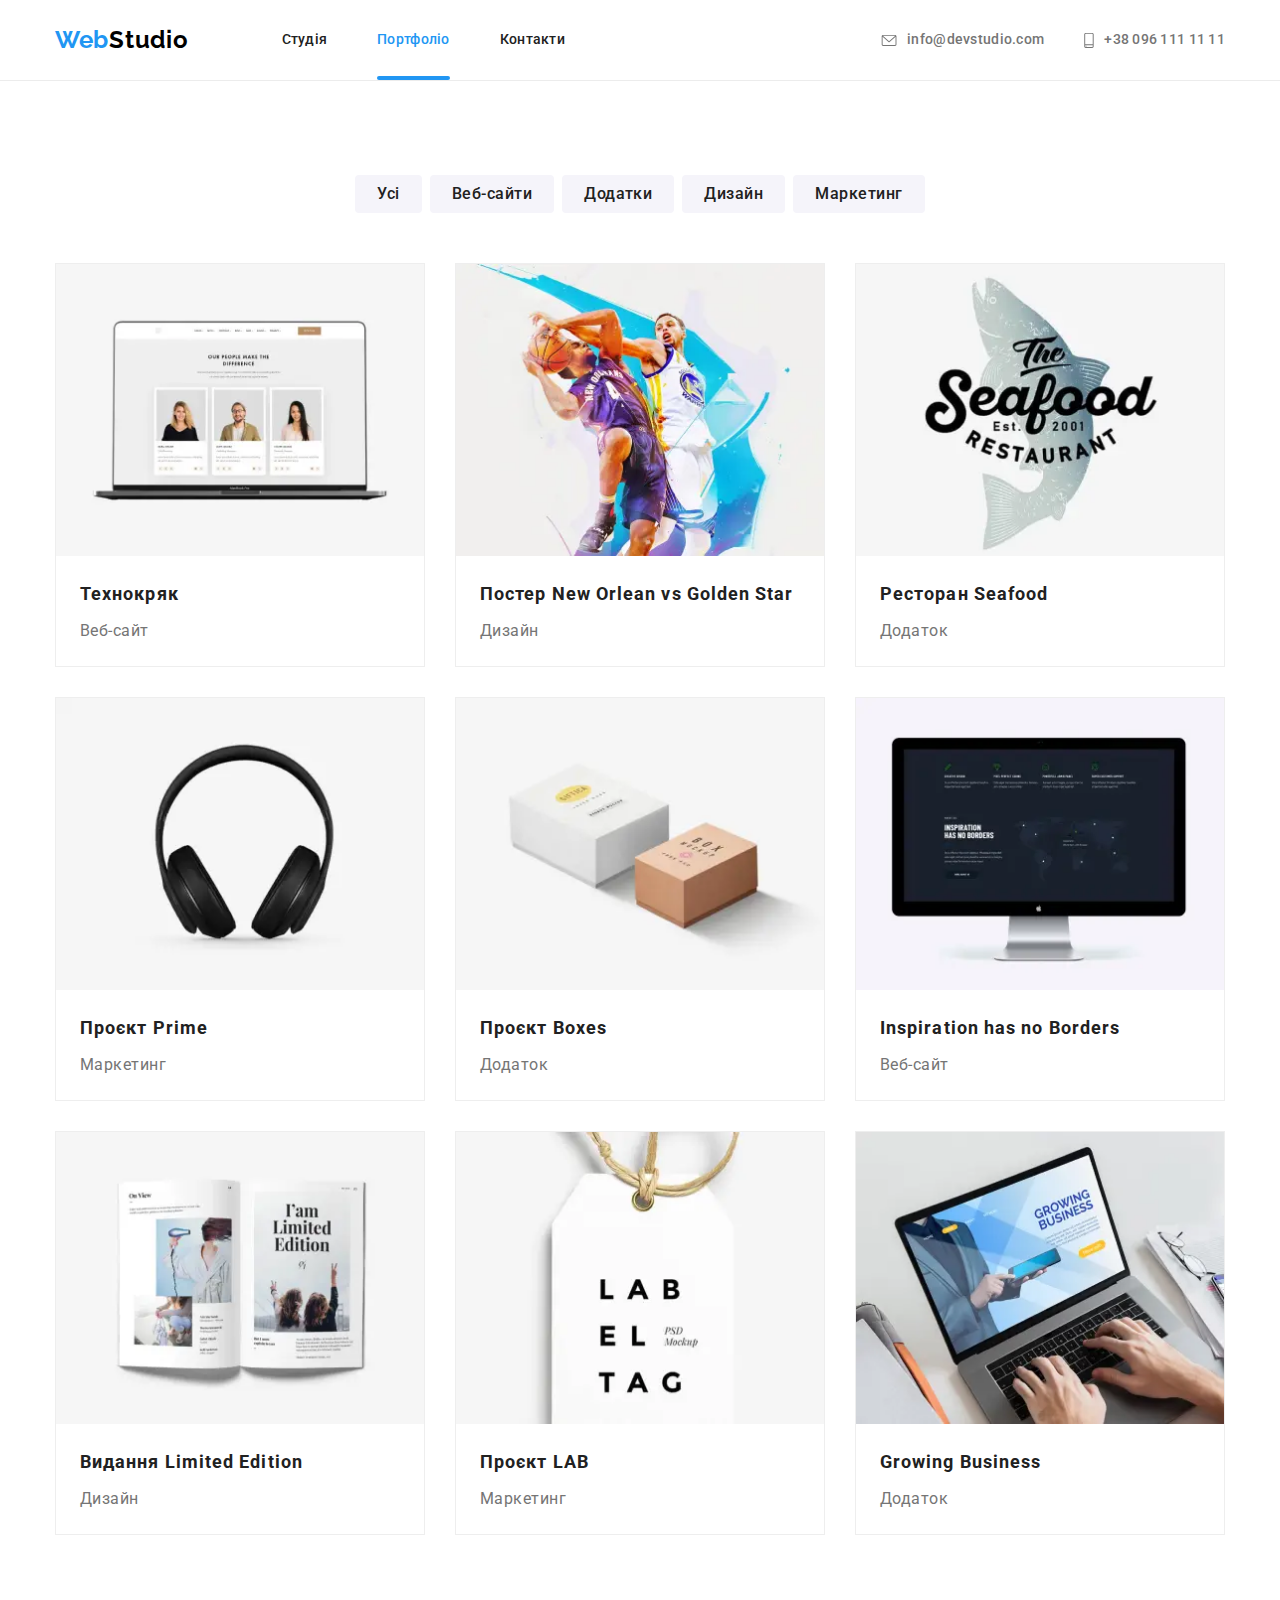
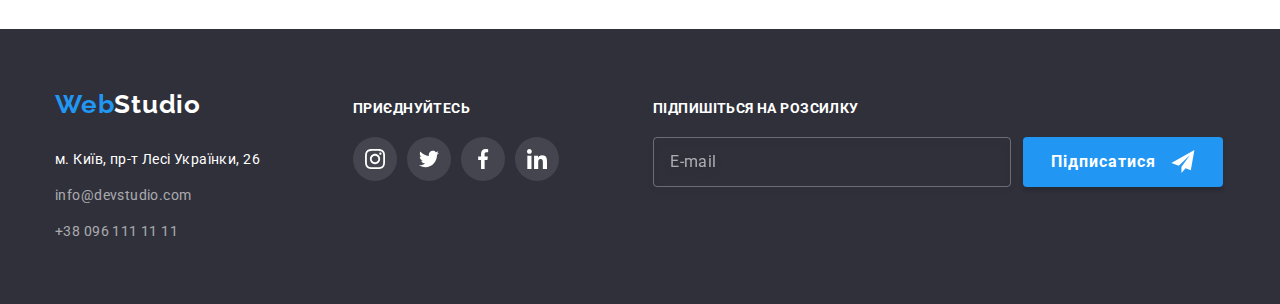
==== commit 0e236e63: "додане фонове зображення" ====
--- a/portfolio.html
+++ b/portfolio.html
@@ -51,7 +51,6 @@
                     <use href="./images/icons.svg#icon-menu-burger"></use>
                 </svg>
             </button>
-      
         </div>
         <div class="container mobile-menu" data-menu>
             <div class=" mobile-menu__container">
@@ -62,10 +61,10 @@
                 </button>
                 <ul class="list mobile-menu__nav">
                     <li class="mobile-menu__item">
-                        <a href="./index.html" class="link mobile-menu__link active">Студія</a>
+                        <a href="./index.html" class="link mobile-menu__link ">Студія</a>
                     </li>
                     <li class="mobile-menu__item">
-                        <a href="./portfolio.html" class="link mobile-menu__link">Портфоліо</a>
+                        <a href="./portfolio.html" class="link mobile-menu__link active">Портфоліо</a>
                     </li>
                     <li class="mobile-menu__item">
                         <a href="" class="link mobile-menu__link">Контакти</a>
@@ -581,5 +580,6 @@
             </form>
         </div>
     </footer>
+    <script src="./js/mobile-menu.js"></script>
 </body>
 </html>--- a/css/main.min.css
+++ b/css/main.min.css
@@ -1 +1 @@
-:root{--primary-color:#212121;--secondary-color:#757575;--accent-color: #2196F3;--main-font: Roboto, sans-serif;--logo-font: Raleway, sans-serif}.visually-hidden{position:absolute;width:1px;height:1px;margin:-1px;border:0;padding:0;white-space:nowrap;clip-path:inset(100%);clip:rect(0 0 0 0);overflow:hidden}body{font-family:var(--main-font);color:var(--primary-color)}h1,h2,h3,h4,h5,h6,p{margin-top:0;margin-bottom:0}ul,ol{margin-top:0;margin-bottom:0;padding-left:0}img{display:block;max-width:100%;height:auto}.link{text-decoration:none}.list{list-style:none}.mobile-menu-btn{background-color:rgba(0,0,0,0);border:none;padding:0;line-height:0;cursor:pointer}@media screen and (max-width: 1199px){section{padding-top:60px;padding-bottom:60px}}@media screen and (min-width: 1200px){section{padding-top:94px;padding-bottom:94px}}.container{padding-left:15px;padding-right:15px}@media screen and (min-width: 480px){.container{width:480px;margin-left:auto;margin-right:auto}}@media screen and (min-width: 768px){.container{width:768px}}@media screen and (min-width: 1200px){.container{width:1200px}}@media screen and (max-width: 1199px){.title{margin-bottom:30px;font-size:28px;line-height:1.18;text-align:center;letter-spacing:.03em}}@media screen and (min-width: 1200px){.title{margin-bottom:50px;font-size:36px;line-height:1.17;text-align:center}}.logo{align-self:center;font-family:var(--logo-font);font-weight:700;font-size:26px;line-height:1.19;letter-spacing:.03em;color:var(--accent-color)}.logo-mobile{font-size:24px;line-height:1.17}.base-btn{display:block;min-width:200px;margin-left:auto;margin-right:auto;padding:10px 20px;border:none;font-family:inherit;font-weight:700;font-size:16px;line-height:1.88;letter-spacing:.06em;color:#fff;background-color:var(--accent-color);box-shadow:0px 4px 4px rgba(0,0,0,.15);border-radius:4px;cursor:pointer;transition:background-color 250ms cubic-bezier(0.4, 0, 0.2, 1)}.base-btn:hover,.base-btn:focus{background-color:#188ce8}.social-icon-link{display:flex;justify-content:center;align-items:center;width:44px;height:44px;border-radius:50%;background-color:#fff;transition:background-color 250ms cubic-bezier(0.4, 0, 0.2, 1)}.social-icon-link:hover,.social-icon-link:focus{background-color:var(--accent-color)}.social-icon{display:block;fill:#afb1b8;transition:fill 250ms cubic-bezier(0.4, 0, 0.2, 1)}.social-icon-link:hover .social-icon,.social-icon-link:focus .social-icon{fill:#fff}.backdrop{position:fixed;left:0;top:0;width:100vw;height:100vh;transition:opacity 500ms linear,visibility 500ms linear;background-color:rgba(0,0,0,.2);padding:93px 15px 94px}.backdrop.is-hidden{opacity:0;visibility:hidden;pointer-events:none}.modal{position:absolute;top:50%;left:50%;width:93%;transform:translate(-50%, -50%) scale(1);padding:40px;background-color:#fff;box-shadow:0px 1px 3px rgba(0,0,0,.12),0px 1px 1px rgba(0,0,0,.14),0px 2px 1px rgba(0,0,0,.2);border-radius:4px;transition:transform 250ms linear}.backdrop.is-hidden .modal{transform:translate(-50%, -50%) scale(0.6)}.modal__btn{position:absolute;display:flex;justify-content:center;align-items:center;top:8px;right:8px;width:30px;height:30px;background-color:#fff;border:1px solid rgba(0,0,0,.1);border-radius:50%;padding:0;cursor:pointer}.modal__icon{transition:fill 250ms cubic-bezier(0.4, 0, 0.2, 1)}.modal__btn:hover .modal__icon,.modal__btn:focus .modal__icon{fill:var(--accent-color)}.contact-form__field{display:block;margin-bottom:10px}.contact-form__wrapper{position:relative;display:block}.contact-form__input{width:100%;height:40px;padding-left:42px;border:1px solid rgba(33,33,33,.2);border-radius:4px;outline:none;transition:border-color 250ms cubic-bezier(0.4, 0, 0.2, 1)}.contact-form__input:focus{border-color:var(--accent-color)}.contact-form__icon{position:absolute;left:12px;top:50%;transform:translateY(-50%);transition:fill 250ms cubic-bezier(0.4, 0, 0.2, 1)}.contact-form__input:focus+.contact-form__icon{fill:var(--accent-color)}.contact-form__title{margin-bottom:12px;font-weight:700;font-size:20px;line-height:1.5;text-align:center;letter-spacing:.03em;color:var(--primary-color)}.contact-form__text{display:block;margin-bottom:4px;font-weight:400;font-size:12px;line-height:1.17;letter-spacing:.01em;color:var(--secondary-color)}.contact-form__area{display:block;margin-bottom:20px}.contact-form__message{display:block;width:100%;height:120px;padding:12px 16px;border:1px solid rgba(33,33,33,.2);border-radius:4px;outline:none;resize:none;transition:border-color 250ms cubic-bezier(0.4, 0, 0.2, 1)}.contact-form__message:focus{border-color:var(--accent-color)}.contact-form__message::placeholder{font-weight:400;font-size:12px;line-height:1.17;letter-spacing:.01em;color:rgba(117,117,117,.5)}.checkbox-text{display:flex;justify-content:center;align-items:center;font-weight:400;font-size:12px;line-height:1.17;letter-spacing:.03em;color:var(--secondary-color)}.checkbox-text::before{display:inline-block;margin-right:9px;width:16px;height:15px;content:"";border:2px solid #000;border-radius:2px;cursor:pointer;transition:border-color 250ms cubic-bezier(0.4, 0, 0.2, 1)}.checkbox-input:checked+.checkbox-text::before{background-color:var(--accent-color);background-image:url(../images/icon-check.svg);background-size:contain;background-repeat:no-repeat;background-position:center;border:none}.checkbox-input:focus+.checkbox-text::before{border-color:var(--accent-color)}.contact-checkbox{display:flex;justify-content:center;align-items:center;margin-bottom:30px}.checkbox-input{position:absolute;width:1px;height:1px;margin:-1px;border:0;padding:0;white-space:nowrap;clip-path:inset(100%);clip:rect(0 0 0 0);overflow:hidden}.checkbox-link{color:var(--accent-color)}@media screen and (min-width: 480px){.modal{width:450px;height:609px}}@media screen and (min-width: 1200px){.modal{width:528px;height:581px}.checkbox-text{font-size:14px;line-height:1.71}.contact-form__title{line-height:1.15}}.header{position:relative;border-bottom:1px solid #ececec}.header__container{display:flex;justify-content:space-between;align-items:center}.header__logo{color:#000}@media screen and (max-width: 767px){.header-menu{padding-top:10px;padding-bottom:10px}.menu__nav{display:none}.header-contact{display:none}.mobile-menu__container{position:relative;padding:48px 40px}.mobile-menu{position:absolute;top:0;left:0;width:100%;height:100vh;overflow:auto;opacity:0;visibility:hidden;pointer-events:none;transition:opacity 250ms linear;background-color:#fff}.mobile-menu.is-open{opacity:1;visibility:visible;pointer-events:auto}.mobile-menu__close-btn{position:absolute;top:10px;right:15px;display:flex;justify-content:center;align-items:center;cursor:pointer}.mobile-menu__close-btn:hover,.mobile-menu__close-btn:focus{fill:var(--accent-color)}.mobile-menu__item:not(:last-child){margin-bottom:32px}.mobile-menu__item:last-child{margin-bottom:302px}.mobile-menu__link{font-weight:500;font-size:40px;line-height:1.18;letter-spacing:.02em;color:inherit;transition:color 250ms cubic-bezier(0.4, 0, 0.2, 1)}.mobile-menu__link:hover,.mobile-menu__link:focus{color:var(--accent-color)}.mobile-header-contact__item:first-child{margin-bottom:32px}.mobile-header-contact__item:last-child{margin-bottom:64px}.mobile-header-contact__tel{font-weight:500;font-size:34px;line-height:1.18;letter-spacing:.02em;color:var(--accent-color)}.mobile-header-contact__mail{font-weight:500;font-size:24px;line-height:1.17;letter-spacing:.02em;color:var(--secondary-color)}.mobile-social-list{display:flex;flex-wrap:wrap}.mobile-social-item:not(:last-child){padding-right:10px;border-right:1px solid rgba(33,33,33,.2)}.mobile-social-item:not(:first-child){padding-left:10px}.mobile-social-link{font-weight:500;font-size:18px;line-height:1.22;letter-spacing:.02em;color:var(--accent-color)}}@media screen and (min-width: 768px){.mobile-menu,.mobile-menu-btn{display:none}.menu{display:flex}.menu__nav{display:flex;margin-left:87px;align-items:center}.menu__item:not(:first-child){margin-left:50px}.menu__link{position:relative;display:block;padding-top:32px;padding-bottom:32px;font-weight:500;font-size:14px;line-height:1.14;letter-spacing:.02em;color:inherit;transition:color 250ms cubic-bezier(0.4, 0, 0.2, 1)}.menu__link:hover,.menu__link:focus{color:var(--accent-color)}.header-contact__mail,.header-contact__tel{display:flex;justify-content:start;align-items:center;font-weight:500;font-size:12px;line-height:1.17;letter-spacing:.02em;color:var(--secondary-color);fill:var(--secondary-color);transition:color 250ms cubic-bezier(0.4, 0, 0.2, 1)}.header-contact__mail:hover,.header-contact__mail:focus,.header-contact__tel:hover,.header-contact__tel:focus{color:var(--accent-color)}.header-contact__item:first-child{margin-bottom:10px}.header-contact__icon{transition:fill 250ms cubic-bezier(0.4, 0, 0.2, 1)}.header-contact__tel:hover .header-contact__icon,.header-contact__tel:focus .header-contact__icon,.header-contact__mail:hover .header-contact__icon,.header-contact__mail:focus .header-contact__icon{fill:var(--accent-color)}.header-contact__span{display:block;margin-left:8px}}@media screen and (min-width: 1200px){.menu__nav{margin-left:93px;justify-content:space-between}.header-contact__mail,.header-contact__tel{justify-content:center;font-size:14px;line-height:1.14;letter-spacing:.02em}.header-contact{display:flex;margin-left:auto;align-items:center}.header-contact__span{margin-left:10px}.header-contact__item:first-child{margin-bottom:0}.header-contact__item:last-child{margin-left:40px}}.hero{background-image:linear-gradient(rgba(47, 48, 58, 0.4), rgba(47, 48, 58, 0.4)),url(../../images/hero-480.jpg);background-size:cover;background-color:#c4c4c4;background-position:center;max-width:480px;margin-left:auto;margin-right:auto;padding-top:118px;padding-bottom:118px}@media(min-device-pixel-ratio: 2),(min-resolution: 192dpi),(min-resolution: 2dppx){.hero-container{background-image:linear-gradient(rgba(47, 48, 58, 0.4), rgba(47, 48, 58, 0.4)),url(../../images/hero-480@2x.jpg)}}.main-title{margin-left:auto;margin-right:auto;margin-bottom:30px;max-width:360px;font-weight:900;font-size:26px;line-height:1.62;text-align:center;letter-spacing:.06em;text-transform:uppercase;color:#fff}@media screen and (min-width: 768px){.hero{background-image:linear-gradient(rgba(47, 48, 58, 0.4), rgba(47, 48, 58, 0.4)),url(../../images/hero-768.jpg);max-width:768px}}@media screen and (min-width: 768px)and (min-device-pixel-ratio: 2),screen and (min-width: 768px)and (min-resolution: 192dpi),screen and (min-width: 768px)and (min-resolution: 2dppx){.hero-container{background-image:linear-gradient(rgba(47, 48, 58, 0.4), rgba(47, 48, 58, 0.4)),url(../../images/hero-768@2x.jpg)}}@media screen and (min-width: 1200px){.hero{background-image:linear-gradient(rgba(47, 48, 58, 0.4), rgba(47, 48, 58, 0.4)),url(../../images/hero-1200.jpg);max-width:1600px;padding-top:200px;padding-bottom:200px}}@media screen and (min-width: 1200px)and (min-device-pixel-ratio: 2),screen and (min-width: 1200px)and (min-resolution: 192dpi),screen and (min-width: 1200px)and (min-resolution: 2dppx){.hero-container{background-image:linear-gradient(rgba(47, 48, 58, 0.4), rgba(47, 48, 58, 0.4)),url(../../images/hero-1200@2x.jpg)}}@media screen and (min-width: 1200px){.main-title{max-width:696px;font-size:44px;line-height:1.36}}.advantages__icons{display:flex;justify-content:center;align-items:center;height:120px;background-color:#f5f4fa;margin-bottom:30px;border-radius:4px}.advantages__item:not(:last-child){margin-bottom:30px}.advantages__icon{display:block}.advantages__title{margin-bottom:10px;font-size:14px;line-height:1.14;letter-spacing:.03em;text-transform:uppercase;text-align:center}.advantages__text{font-weight:400;font-size:14px;line-height:1.71;letter-spacing:.03em;color:var(--secondary-color)}@media screen and (min-width: 768px){.advantages__list{display:flex;flex-wrap:wrap;margin-left:-30px;margin-bottom:-30px}.advantages__icons{height:120px}.advantages__item{width:354px;margin-left:30px;margin-bottom:30px}}@media screen and (min-width: 1200px){.advantages__icons{height:120px}.advantages__item{width:270px}.advantages__item:not(:first-child){margin-left:30px}.advantages__title{text-align:left}}@media screen and (max-width: 1199px){.about{display:none}}.about{padding-top:0}.about__list{display:flex;flex-wrap:wrap;margin-left:-30px;margin-bottom:-30px}.about__item{position:relative;margin-left:30px;margin-bottom:30px}.about__inscription{position:absolute;left:0;bottom:0;width:100%;padding:27px 0px;background-color:rgba(47,48,58,.8)}.about__text{font-size:14px;line-height:1.14;text-align:center;letter-spacing:.03em;text-transform:uppercase;color:#fff}.team{background-color:#f5f4fa}.team__item{border-radius:0px 0px 4px 4px;box-shadow:0px 1px 3px rgba(0,0,0,.12),0px 1px 1px rgba(0,0,0,.14),0px 2px 1px rgba(0,0,0,.2)}.team__item:not(:last-child){margin-bottom:30px}.team__description{background-color:#fff;padding-top:30px;padding-bottom:24px}.team__member{text-align:center;font-weight:500;font-size:16px;line-height:1.19;letter-spacing:.03em}.profession{margin-top:10px;margin-bottom:16px;text-align:center;font-weight:400;font-size:16px;line-height:1.19;letter-spacing:.03em;color:var(--secondary-color)}.team__icons{display:flex;justify-content:center;align-items:center}.team__icon:not(:first-child){margin-left:10px}@media screen and (min-width: 768px){.team__list{display:flex;flex-wrap:wrap;margin-left:-30px;margin-bottom:-30px}.team__item{margin-left:30px;margin-bottom:30px}}@media screen and (min-width: 1200px){.team__item:not(:nth-child(4n+1)){margin-left:30px}.team__description{padding-bottom:30px}}.clients__list{display:flex;flex-wrap:wrap;justify-content:center;margin-left:-30px;margin-bottom:-30px}.clients__link{display:flex;justify-content:center;align-items:center;width:210px;height:92px;border:1px solid #afb1b8;border-radius:4px;fill:#afb1b8;transition:border 250ms cubic-bezier(0.4, 0, 0.2, 1)}.clients__link:hover,.clients__link:focus{border:1px solid var(--accent-color)}.clients__item{margin-left:30px;margin-bottom:30px}.clients__icon{transition:fill 250ms cubic-bezier(0.4, 0, 0.2, 1)}.clients__link:hover .clients__icon,.clients__link:focus .clients__icon{fill:var(--accent-color)}@media screen and (min-width: 768px){.clients__link{width:226px}}@media screen and (min-width: 1200px){.clients__item:not(:first-child){margin-left:30px}.clients__link{width:170px}}.footer{padding-top:60px;padding-bottom:60px;background-color:#2f303a}.footer__logo{color:#fff}.footer__address{text-align:center}.footer__contact{font-style:normal;font-weight:400;font-size:14px;line-height:1.71;letter-spacing:.03em}.footer__address{color:#fff}.footer__mail,.footer__tel{color:rgba(255,255,255,.6)}.footer__list{margin-top:20px}.footer__item{margin-bottom:8px}.footer__join{margin-top:60px;text-align:center}.join{font-size:14px;line-height:1.14;letter-spacing:.03em;text-transform:uppercase;color:#fff}.footer__icons{display:flex;margin-top:20px;justify-content:center}.footer__social-icon-link{background-color:rgba(255,255,255,.1)}.footer__icon:not(:first-child){margin-left:10px}.footer__social-icon{display:block;fill:#fff}.subscription{margin-top:60px}.subscription__text{display:block;width:100%;margin-bottom:20px;font-weight:700;font-size:14px;line-height:1.14;letter-spacing:.03em;text-transform:uppercase;text-align:center;color:#fff}.subscription__input{display:block;width:100%;height:50px;padding-left:16px;border:1px solid rgba(255,255,255,.3);filter:drop-shadow(0px 4px 4px rgba(0, 0, 0, 0.15));border-radius:4px;background-color:rgba(0,0,0,0);color:#fff}.subscription__input::placeholder{font-style:normal;font-weight:400;font-size:16px;line-height:1.25;letter-spacing:.03em;color:rgba(255,255,255,.6)}.subscription__btn{display:flex;align-items:center;justify-content:space-between;min-width:200px;margin-left:auto;margin-right:auto;margin-top:20px;padding:10px 28px;font-family:inherit;font-weight:700;font-size:16px;line-height:1.88;letter-spacing:.06em;text-align:left;color:#fff;background-color:var(--accent-color);box-shadow:0px 4px 4px rgba(0,0,0,.15);border-radius:4px;border:none;cursor:pointer}@media screen and (min-width: 768px){.footer__combined{display:flex;align-items:baseline;justify-content:center}.footer__join{margin-left:165px;margin-top:0}.subscription__input{width:450px;display:block;margin-left:auto;margin-right:auto}}@media screen and (min-width: 1200px){.footer__container{display:flex;align-items:baseline}.footer__address{text-align:left}.footer__list{margin-top:28px}.footer__item{margin-bottom:12px}.footer__join{margin-left:93px;text-align:left}.subscription{margin-left:94px;margin-top:0;min-width:570px}.subscription__text{text-align:inherit}.subscription__form-input{display:flex}.subscription__input{width:358px;margin-left:0;margin-right:0}.subscription__btn{margin-top:0;margin-left:12px;margin-right:0}}.filters{display:flex;flex-wrap:wrap;margin-left:-8px;margin-bottom:-8px}.filters-item{margin-left:8px;margin-bottom:8px}.filter{padding:6px 22px;border:none;border-radius:4px;font-family:inherit;font-weight:500;font-size:16px;line-height:1.62;text-align:center;letter-spacing:.03em;color:inherit;background-color:#f5f4fa;cursor:pointer;transition:background-color 250ms cubic-bezier(0.4, 0, 0.2, 1),box-shadow 250ms cubic-bezier(0.4, 0, 0.2, 1),color 250ms cubic-bezier(0.4, 0, 0.2, 1)}.filter:hover,.filter:focus{box-shadow:0px 3px 1px rgba(0,0,0,.1),0px 1px 2px rgba(0,0,0,.08),0px 2px 2px rgba(0,0,0,.12);background-color:var(--accent-color);color:#fff}@media screen and (min-width: 768px){.filters{justify-content:center}}.portfolio{margin-top:40px}.portfolio__items{border:1px solid #eee;margin-bottom:30px;background:#fff}.portfolio__item{display:block;overflow:hidden;transition:box-shadow 250ms cubic-bezier(0.4, 0, 0.2, 1)}.portfolio__item:hover,.portfolio__item:focus{box-shadow:0px 1px 1px rgba(0,0,0,.12),0px 4px 4px rgba(0,0,0,.06),1px 4px 6px rgba(0,0,0,.16)}.portfolio__thumb{position:relative;overflow:hidden}.portfolio__thumb-info{position:absolute;left:0;bottom:0;width:100%;height:100%;padding:77px 24px;background-color:rgba(33,150,243,.9);transform:translateY(100%);opacity:0;transition:transform 250ms cubic-bezier(0.4, 0, 0.2, 1)}.portfolio__item:hover .portfolio__thumb-info,.portfolio__item:focus .portfolio__thumb-info{transform:translateY(0);opacity:1}.portfolio__thumb-text{font-weight:400;font-size:18px;line-height:1.56;letter-spacing:.03em;color:#fff}.portfolio__description{padding:20px 24px}.portfolio__name{margin-bottom:4px;font-size:18px;line-height:2;letter-spacing:.06em;color:var(--primary-color)}.portfolio__filter{font-weight:400;font-size:16px;line-height:1.88;letter-spacing:.03em;color:var(--secondary-color)}@media screen and (min-width: 768px){.portfolio{display:flex;flex-wrap:wrap;margin-top:30px;margin-left:-30px;margin-bottom:-30px}.portfolio__items{max-width:354px;max-height:440px;margin-left:30px;margin-bottom:30px}.portfolio__thumb-info{padding:49px 24px 77px}}@media screen and (min-width: 1200px){.portfolio{margin-top:50px}.portfolio__items{max-width:370px;max-height:404px}.portfolio__thumb-info{padding:63px 24px}}@media screen and (max-width: 767px){.active{color:var(--accent-color)}}@media screen and (min-width: 768px){.active::after{position:absolute;bottom:0;left:0;content:"";display:block;width:100%;height:4px;background-color:var(--accent-color);border-radius:2px}}/*# sourceMappingURL=main.min.css.map */+:root{--primary-color:#212121;--secondary-color:#757575;--accent-color: #2196F3;--main-font: Roboto, sans-serif;--logo-font: Raleway, sans-serif}.visually-hidden{position:absolute;width:1px;height:1px;margin:-1px;border:0;padding:0;white-space:nowrap;clip-path:inset(100%);clip:rect(0 0 0 0);overflow:hidden}body{font-family:var(--main-font);color:var(--primary-color)}h1,h2,h3,h4,h5,h6,p{margin-top:0;margin-bottom:0}ul,ol{margin-top:0;margin-bottom:0;padding-left:0}img{display:block;max-width:100%;height:auto}.link{text-decoration:none}.list{list-style:none}.mobile-menu-btn{background-color:rgba(0,0,0,0);border:none;padding:0;line-height:0;cursor:pointer}.mobile-menu-btn:hover,.mobile-menu-btn:focus{fill:var(--accent-color)}@media screen and (max-width: 1199px){section{padding-top:60px;padding-bottom:60px}}@media screen and (min-width: 1200px){section{padding-top:94px;padding-bottom:94px}}.container{padding-left:15px;padding-right:15px}@media screen and (min-width: 480px){.container{width:480px;margin-left:auto;margin-right:auto}}@media screen and (min-width: 768px){.container{width:768px}}@media screen and (min-width: 1200px){.container{width:1200px}}@media screen and (max-width: 1199px){.title{margin-bottom:30px;font-size:28px;line-height:1.18;text-align:center;letter-spacing:.03em}}@media screen and (min-width: 1200px){.title{margin-bottom:50px;font-size:36px;line-height:1.17;text-align:center}}.logo{align-self:center;font-family:var(--logo-font);font-weight:700;font-size:26px;line-height:1.19;letter-spacing:.03em;color:var(--accent-color)}.logo-mobile{font-size:24px;line-height:1.17}.base-btn{display:block;min-width:200px;margin-left:auto;margin-right:auto;padding:10px 20px;border:none;font-family:inherit;font-weight:700;font-size:16px;line-height:1.88;letter-spacing:.06em;color:#fff;background-color:var(--accent-color);box-shadow:0px 4px 4px rgba(0,0,0,.15);border-radius:4px;cursor:pointer;transition:background-color 250ms cubic-bezier(0.4, 0, 0.2, 1)}.base-btn:hover,.base-btn:focus{background-color:#188ce8}.social-icon-link{display:flex;justify-content:center;align-items:center;width:44px;height:44px;border-radius:50%;background-color:#fff;transition:background-color 250ms cubic-bezier(0.4, 0, 0.2, 1)}.social-icon-link:hover,.social-icon-link:focus{background-color:var(--accent-color)}.social-icon{display:block;fill:#afb1b8;transition:fill 250ms cubic-bezier(0.4, 0, 0.2, 1)}.social-icon-link:hover .social-icon,.social-icon-link:focus .social-icon{fill:#fff}.backdrop{position:fixed;left:0;top:0;width:100vw;height:100vh;transition:opacity 500ms linear,visibility 500ms linear;background-color:rgba(0,0,0,.2);padding:93px 15px 94px}.backdrop.is-hidden{opacity:0;visibility:hidden;pointer-events:none}.modal{position:absolute;top:50%;left:50%;width:93%;transform:translate(-50%, -50%) scale(1);padding:40px;background-color:#fff;box-shadow:0px 1px 3px rgba(0,0,0,.12),0px 1px 1px rgba(0,0,0,.14),0px 2px 1px rgba(0,0,0,.2);border-radius:4px;transition:transform 250ms linear}.backdrop.is-hidden .modal{transform:translate(-50%, -50%) scale(0.6)}.modal__btn{position:absolute;display:flex;justify-content:center;align-items:center;top:8px;right:8px;width:30px;height:30px;background-color:#fff;border:1px solid rgba(0,0,0,.1);border-radius:50%;padding:0;cursor:pointer}.modal__icon{transition:fill 250ms cubic-bezier(0.4, 0, 0.2, 1)}.modal__btn:hover .modal__icon,.modal__btn:focus .modal__icon{fill:var(--accent-color)}.contact-form__field{display:block;margin-bottom:10px}.contact-form__wrapper{position:relative;display:block}.contact-form__input{width:100%;height:40px;padding-left:42px;border:1px solid rgba(33,33,33,.2);border-radius:4px;outline:none;transition:border-color 250ms cubic-bezier(0.4, 0, 0.2, 1)}.contact-form__input:focus{border-color:var(--accent-color)}.contact-form__icon{position:absolute;left:12px;top:50%;transform:translateY(-50%);transition:fill 250ms cubic-bezier(0.4, 0, 0.2, 1)}.contact-form__input:focus+.contact-form__icon{fill:var(--accent-color)}.contact-form__title{margin-bottom:12px;font-weight:700;font-size:20px;line-height:1.5;text-align:center;letter-spacing:.03em;color:var(--primary-color)}.contact-form__text{display:block;margin-bottom:4px;font-weight:400;font-size:12px;line-height:1.17;letter-spacing:.01em;color:var(--secondary-color)}.contact-form__area{display:block;margin-bottom:20px}.contact-form__message{display:block;width:100%;height:120px;padding:12px 16px;border:1px solid rgba(33,33,33,.2);border-radius:4px;outline:none;resize:none;transition:border-color 250ms cubic-bezier(0.4, 0, 0.2, 1)}.contact-form__message:focus{border-color:var(--accent-color)}.contact-form__message::placeholder{font-weight:400;font-size:12px;line-height:1.17;letter-spacing:.01em;color:rgba(117,117,117,.5)}.checkbox-text{display:flex;justify-content:center;align-items:center;font-weight:400;font-size:12px;line-height:1.17;letter-spacing:.03em;color:var(--secondary-color)}.checkbox-text::before{display:inline-block;margin-right:9px;width:16px;height:15px;content:"";border:2px solid #000;border-radius:2px;cursor:pointer;transition:border-color 250ms cubic-bezier(0.4, 0, 0.2, 1)}.checkbox-input:checked+.checkbox-text::before{background-color:var(--accent-color);background-image:url(../images/icon-check.svg);background-size:contain;background-repeat:no-repeat;background-position:center;border:none}.checkbox-input:focus+.checkbox-text::before{border-color:var(--accent-color)}.contact-checkbox{display:flex;justify-content:center;align-items:center;margin-bottom:30px}.checkbox-input{position:absolute;width:1px;height:1px;margin:-1px;border:0;padding:0;white-space:nowrap;clip-path:inset(100%);clip:rect(0 0 0 0);overflow:hidden}.checkbox-link{color:var(--accent-color)}@media screen and (min-width: 480px){.modal{width:450px;height:609px}}@media screen and (min-width: 1200px){.modal{width:528px;height:581px}.checkbox-text{font-size:14px;line-height:1.71}.contact-form__title{line-height:1.15}}.header{position:relative;border-bottom:1px solid #ececec}.header__container{display:flex;justify-content:space-between;align-items:center}.header__logo{color:#000}@media screen and (max-width: 767px){.header{padding-top:10px;padding-bottom:10px}.menu__nav{display:none}.header-contact{display:none}.mobile-menu__container{position:relative;padding:48px 40px}.mobile-menu{position:fixed;top:0;left:0;width:100%;height:100vh;overflow:auto;opacity:0;z-index:10;visibility:hidden;pointer-events:none;transition:opacity 250ms linear;background-color:#fff}.mobile-menu.is-open{opacity:1;visibility:visible;pointer-events:auto}.mobile-menu__close-btn{position:absolute;top:10px;right:15px;display:flex;justify-content:center;align-items:center;cursor:pointer}.mobile-menu__close-btn:hover,.mobile-menu__close-btn:focus{fill:var(--accent-color)}.mobile-menu__item:not(:last-child){margin-bottom:32px}.mobile-menu__item:last-child{margin-bottom:302px}.mobile-menu__link{font-weight:500;font-size:40px;line-height:1.18;letter-spacing:.02em;color:inherit;transition:color 250ms cubic-bezier(0.4, 0, 0.2, 1)}.mobile-menu__link:hover,.mobile-menu__link:focus{color:var(--accent-color)}.mobile-header-contact__item:first-child{margin-bottom:32px}.mobile-header-contact__item:last-child{margin-bottom:64px}.mobile-header-contact__tel{font-weight:500;font-size:34px;line-height:1.18;letter-spacing:.02em;color:var(--accent-color)}.mobile-header-contact__mail{font-weight:500;font-size:24px;line-height:1.17;letter-spacing:.02em;color:var(--secondary-color)}.mobile-social-list{display:flex;flex-wrap:wrap}.mobile-social-item:not(:last-child){padding-right:10px;border-right:1px solid rgba(33,33,33,.2)}.mobile-social-item:not(:first-child){padding-left:10px}.mobile-social-link{font-weight:500;font-size:18px;line-height:1.22;letter-spacing:.02em;color:var(--accent-color)}}@media screen and (min-width: 768px){.mobile-menu,.mobile-menu-btn{display:none}.menu{display:flex}.menu__nav{display:flex;margin-left:87px;align-items:center}.menu__item:not(:first-child){margin-left:50px}.menu__link{position:relative;display:block;padding-top:32px;padding-bottom:32px;font-weight:500;font-size:14px;line-height:1.14;letter-spacing:.02em;color:inherit;transition:color 250ms cubic-bezier(0.4, 0, 0.2, 1)}.menu__link:hover,.menu__link:focus{color:var(--accent-color)}.header-contact__mail,.header-contact__tel{display:flex;justify-content:start;align-items:center;font-weight:500;font-size:12px;line-height:1.17;letter-spacing:.02em;color:var(--secondary-color);fill:var(--secondary-color);transition:color 250ms cubic-bezier(0.4, 0, 0.2, 1)}.header-contact__mail:hover,.header-contact__mail:focus,.header-contact__tel:hover,.header-contact__tel:focus{color:var(--accent-color)}.header-contact__item:first-child{margin-bottom:10px}.header-contact__icon{transition:fill 250ms cubic-bezier(0.4, 0, 0.2, 1)}.header-contact__tel:hover .header-contact__icon,.header-contact__tel:focus .header-contact__icon,.header-contact__mail:hover .header-contact__icon,.header-contact__mail:focus .header-contact__icon{fill:var(--accent-color)}.header-contact__span{display:block;margin-left:8px}}@media screen and (min-width: 1200px){.menu__nav{margin-left:93px;justify-content:space-between}.header-contact__mail,.header-contact__tel{justify-content:center;font-size:14px;line-height:1.14;letter-spacing:.02em}.header-contact{display:flex;margin-left:auto;align-items:center}.header-contact__span{margin-left:10px}.header-contact__item:first-child{margin-bottom:0}.header-contact__item:last-child{margin-left:40px}}.hero{background-image:linear-gradient(rgba(47, 48, 58, 0.4), rgba(47, 48, 58, 0.4)),url("../../images/hero-480.jpg");background-size:cover;background-color:#c4c4c4;background-position:center;margin-left:auto;margin-right:auto;padding-top:118px;padding-bottom:118px}@media(min-device-pixel-ratio: 2),(min-resolution: 192dpi),(min-resolution: 2dppx){.hero{background-image:linear-gradient(rgba(47, 48, 58, 0.4), rgba(47, 48, 58, 0.4)),url("../../images/hero-480@2x.jpg")}}.main-title{margin-left:auto;margin-right:auto;margin-bottom:30px;max-width:360px;font-weight:900;font-size:26px;line-height:1.62;text-align:center;letter-spacing:.06em;text-transform:uppercase;color:#fff}@media screen and (min-width: 768px){.hero{background-image:linear-gradient(rgba(47, 48, 58, 0.4), rgba(47, 48, 58, 0.4)),url("../../images/hero-768.jpg")}}@media screen and (min-width: 768px)and (min-device-pixel-ratio: 2),screen and (min-width: 768px)and (min-resolution: 192dpi),screen and (min-width: 768px)and (min-resolution: 2dppx){.hero{background-image:linear-gradient(rgba(47, 48, 58, 0.4), rgba(47, 48, 58, 0.4)),url("../../images/hero-768@2x.jpg")}}@media screen and (min-width: 1200px){.hero{background-image:linear-gradient(rgba(47, 48, 58, 0.4), rgba(47, 48, 58, 0.4)),url("../../images/hero-1200.jpg");max-width:1600px;padding-top:200px;padding-bottom:200px}}@media screen and (min-width: 1200px)and (min-device-pixel-ratio: 2),screen and (min-width: 1200px)and (min-resolution: 192dpi),screen and (min-width: 1200px)and (min-resolution: 2dppx){.hero{background-image:linear-gradient(rgba(47, 48, 58, 0.4), rgba(47, 48, 58, 0.4)),url(../../images/hero-1200@2x.jpg)}}@media screen and (min-width: 1200px){.main-title{max-width:696px;font-size:44px;line-height:1.36}}.advantages__icons{display:flex;justify-content:center;align-items:center;height:120px;background-color:#f5f4fa;margin-bottom:30px;border-radius:4px}.advantages__item:not(:last-child){margin-bottom:30px}.advantages__icon{display:block}.advantages__title{margin-bottom:10px;font-size:14px;line-height:1.14;letter-spacing:.03em;text-transform:uppercase;text-align:center}.advantages__text{font-weight:400;font-size:14px;line-height:1.71;letter-spacing:.03em;color:var(--secondary-color)}@media screen and (min-width: 768px){.advantages__list{display:flex;flex-wrap:wrap;margin-left:-30px;margin-bottom:-30px}.advantages__icons{height:120px}.advantages__item{width:354px;margin-left:30px;margin-bottom:30px}.advantages__title{text-align:left}}@media screen and (min-width: 1200px){.advantages__icons{height:120px}.advantages__item{width:270px}.advantages__item:not(:first-child){margin-left:30px}}@media screen and (max-width: 1199px){.about{display:none}}.about{padding-top:0}.about__list{display:flex;flex-wrap:wrap;margin-left:-30px;margin-bottom:-30px}.about__item{position:relative;margin-left:30px;margin-bottom:30px}.about__inscription{position:absolute;left:0;bottom:0;width:100%;padding:27px 0px;background-color:rgba(47,48,58,.8)}.about__text{font-size:14px;line-height:1.14;text-align:center;letter-spacing:.03em;text-transform:uppercase;color:#fff}.team{background-color:#f5f4fa}.team__item{border-radius:0px 0px 4px 4px;box-shadow:0px 1px 3px rgba(0,0,0,.12),0px 1px 1px rgba(0,0,0,.14),0px 2px 1px rgba(0,0,0,.2)}.team__item:not(:last-child){margin-bottom:30px}.team__description{background-color:#fff;padding-top:30px;padding-bottom:24px}.team__member{text-align:center;font-weight:500;font-size:16px;line-height:1.19;letter-spacing:.03em}.profession{margin-top:10px;margin-bottom:16px;text-align:center;font-weight:400;font-size:16px;line-height:1.19;letter-spacing:.03em;color:var(--secondary-color)}.team__icons{display:flex;justify-content:center;align-items:center}.team__icon:not(:first-child){margin-left:10px}@media screen and (min-width: 768px){.team__list{display:flex;flex-wrap:wrap;margin-left:-30px;margin-bottom:-30px}.team__item{margin-left:30px;margin-bottom:30px}}@media screen and (min-width: 1200px){.team__item:not(:nth-child(4n+1)){margin-left:30px}.team__description{padding-bottom:30px}}.clients__list{display:flex;flex-wrap:wrap;justify-content:center;margin-left:-30px;margin-bottom:-30px}.clients__link{display:flex;justify-content:center;align-items:center;width:210px;height:92px;border:1px solid #afb1b8;border-radius:4px;fill:#afb1b8;transition:border 250ms cubic-bezier(0.4, 0, 0.2, 1)}.clients__link:hover,.clients__link:focus{border:1px solid var(--accent-color)}.clients__item{margin-left:30px;margin-bottom:30px}.clients__icon{transition:fill 250ms cubic-bezier(0.4, 0, 0.2, 1)}.clients__link:hover .clients__icon,.clients__link:focus .clients__icon{fill:var(--accent-color)}@media screen and (min-width: 768px){.clients__link{width:226px}}@media screen and (min-width: 1200px){.clients__item:not(:first-child){margin-left:30px}.clients__link{width:170px}}.footer{padding-top:60px;padding-bottom:60px;background-color:#2f303a}.footer__logo{color:#fff}.footer__address{text-align:center}.footer__contact{font-style:normal;font-weight:400;font-size:14px;line-height:1.71;letter-spacing:.03em}.footer__address{color:#fff}.footer__mail,.footer__tel{color:rgba(255,255,255,.6)}.footer__list{margin-top:20px}.footer__item{margin-bottom:8px}.footer__join{margin-top:60px;text-align:center}.join{font-size:14px;line-height:1.14;letter-spacing:.03em;text-transform:uppercase;color:#fff}.footer__icons{display:flex;margin-top:20px;justify-content:center}.footer__social-icon-link{background-color:rgba(255,255,255,.1)}.footer__icon:not(:first-child){margin-left:10px}.footer__social-icon{display:block;fill:#fff}.subscription{margin-top:60px}.subscription__text{display:block;width:100%;margin-bottom:20px;font-weight:700;font-size:14px;line-height:1.14;letter-spacing:.03em;text-transform:uppercase;text-align:center;color:#fff}.subscription__input{display:block;width:100%;height:50px;padding-left:16px;border:1px solid rgba(255,255,255,.3);filter:drop-shadow(0px 4px 4px rgba(0, 0, 0, 0.15));border-radius:4px;background-color:rgba(0,0,0,0);color:#fff}.subscription__input::placeholder{font-style:normal;font-weight:400;font-size:16px;line-height:1.25;letter-spacing:.03em;color:rgba(255,255,255,.6)}.subscription__btn{display:flex;align-items:center;justify-content:space-between;min-width:200px;margin-left:auto;margin-right:auto;margin-top:20px;padding:10px 28px;font-family:inherit;font-weight:700;font-size:16px;line-height:1.88;letter-spacing:.06em;text-align:left;color:#fff;background-color:var(--accent-color);box-shadow:0px 4px 4px rgba(0,0,0,.15);border-radius:4px;border:none;cursor:pointer}@media screen and (min-width: 768px){.footer__combined{display:flex;align-items:baseline;justify-content:center}.footer__join{margin-left:165px;margin-top:0}.subscription__input{width:450px;display:block;margin-left:auto;margin-right:auto}}@media screen and (min-width: 1200px){.footer__container{display:flex;align-items:baseline}.footer__address{text-align:left}.footer__list{margin-top:28px}.footer__item{margin-bottom:12px}.footer__join{margin-left:93px;text-align:left}.subscription{margin-left:94px;margin-top:0;min-width:570px}.subscription__text{text-align:inherit}.subscription__form-input{display:flex}.subscription__input{width:358px;margin-left:0;margin-right:0}.subscription__btn{margin-top:0;margin-left:12px;margin-right:0}}.filters{display:flex;flex-wrap:wrap;margin-left:-8px;margin-bottom:-8px}.filters-item{margin-left:8px;margin-bottom:8px}.filter{padding:6px 22px;border:none;border-radius:4px;font-family:inherit;font-weight:500;font-size:16px;line-height:1.62;text-align:center;letter-spacing:.03em;color:inherit;background-color:#f5f4fa;cursor:pointer;transition:background-color 250ms cubic-bezier(0.4, 0, 0.2, 1),box-shadow 250ms cubic-bezier(0.4, 0, 0.2, 1),color 250ms cubic-bezier(0.4, 0, 0.2, 1)}.filter:hover,.filter:focus{box-shadow:0px 3px 1px rgba(0,0,0,.1),0px 1px 2px rgba(0,0,0,.08),0px 2px 2px rgba(0,0,0,.12);background-color:var(--accent-color);color:#fff}@media screen and (min-width: 768px){.filters{justify-content:center}}.portfolio{margin-top:40px}.portfolio__items{display:flex;border:1px solid #eee;margin-bottom:30px;background:#fff}.portfolio__item{display:block;overflow:hidden;transition:box-shadow 250ms cubic-bezier(0.4, 0, 0.2, 1)}.portfolio__item:hover,.portfolio__item:focus{box-shadow:0px 1px 1px rgba(0,0,0,.12),0px 4px 4px rgba(0,0,0,.06),1px 4px 6px rgba(0,0,0,.16)}.portfolio__thumb{position:relative;overflow:hidden}.portfolio__thumb-info{position:absolute;left:0;bottom:0;display:flex;align-items:center;overflow-y:auto;width:100%;height:100%;padding:24px;background-color:rgba(33,150,243,.9);transform:translateY(100%);opacity:0;transition:transform 250ms cubic-bezier(0.4, 0, 0.2, 1)}.portfolio__item:hover .portfolio__thumb-info,.portfolio__item:focus .portfolio__thumb-info{transform:translateY(0);opacity:1}.portfolio__thumb-text{font-weight:400;font-size:18px;line-height:1.56;letter-spacing:.03em;color:#fff}.portfolio__description{padding:20px 24px}.portfolio__name{margin-bottom:4px;font-size:18px;line-height:2;letter-spacing:.06em;color:var(--primary-color)}.portfolio__filter{font-weight:400;font-size:16px;line-height:1.88;letter-spacing:.03em;color:var(--secondary-color)}@media screen and (min-width: 768px){.portfolio{display:flex;flex-wrap:wrap;margin-top:30px;margin-left:-30px;margin-bottom:-30px}.portfolio__items{max-width:354px;margin-left:30px;margin-bottom:30px}.portfolio__thumb-info{padding:49px 24px 77px}}@media screen and (min-width: 1200px){.portfolio{margin-top:50px}.portfolio__items{max-width:370px;max-height:404px}.portfolio__thumb-info{padding:63px 24px}}.active{color:var(--accent-color)}@media screen and (min-width: 768px){.active::after{position:absolute;bottom:0;left:0;content:"";display:block;width:100%;height:4px;background-color:var(--accent-color);border-radius:2px}}/*# sourceMappingURL=main.min.css.map */